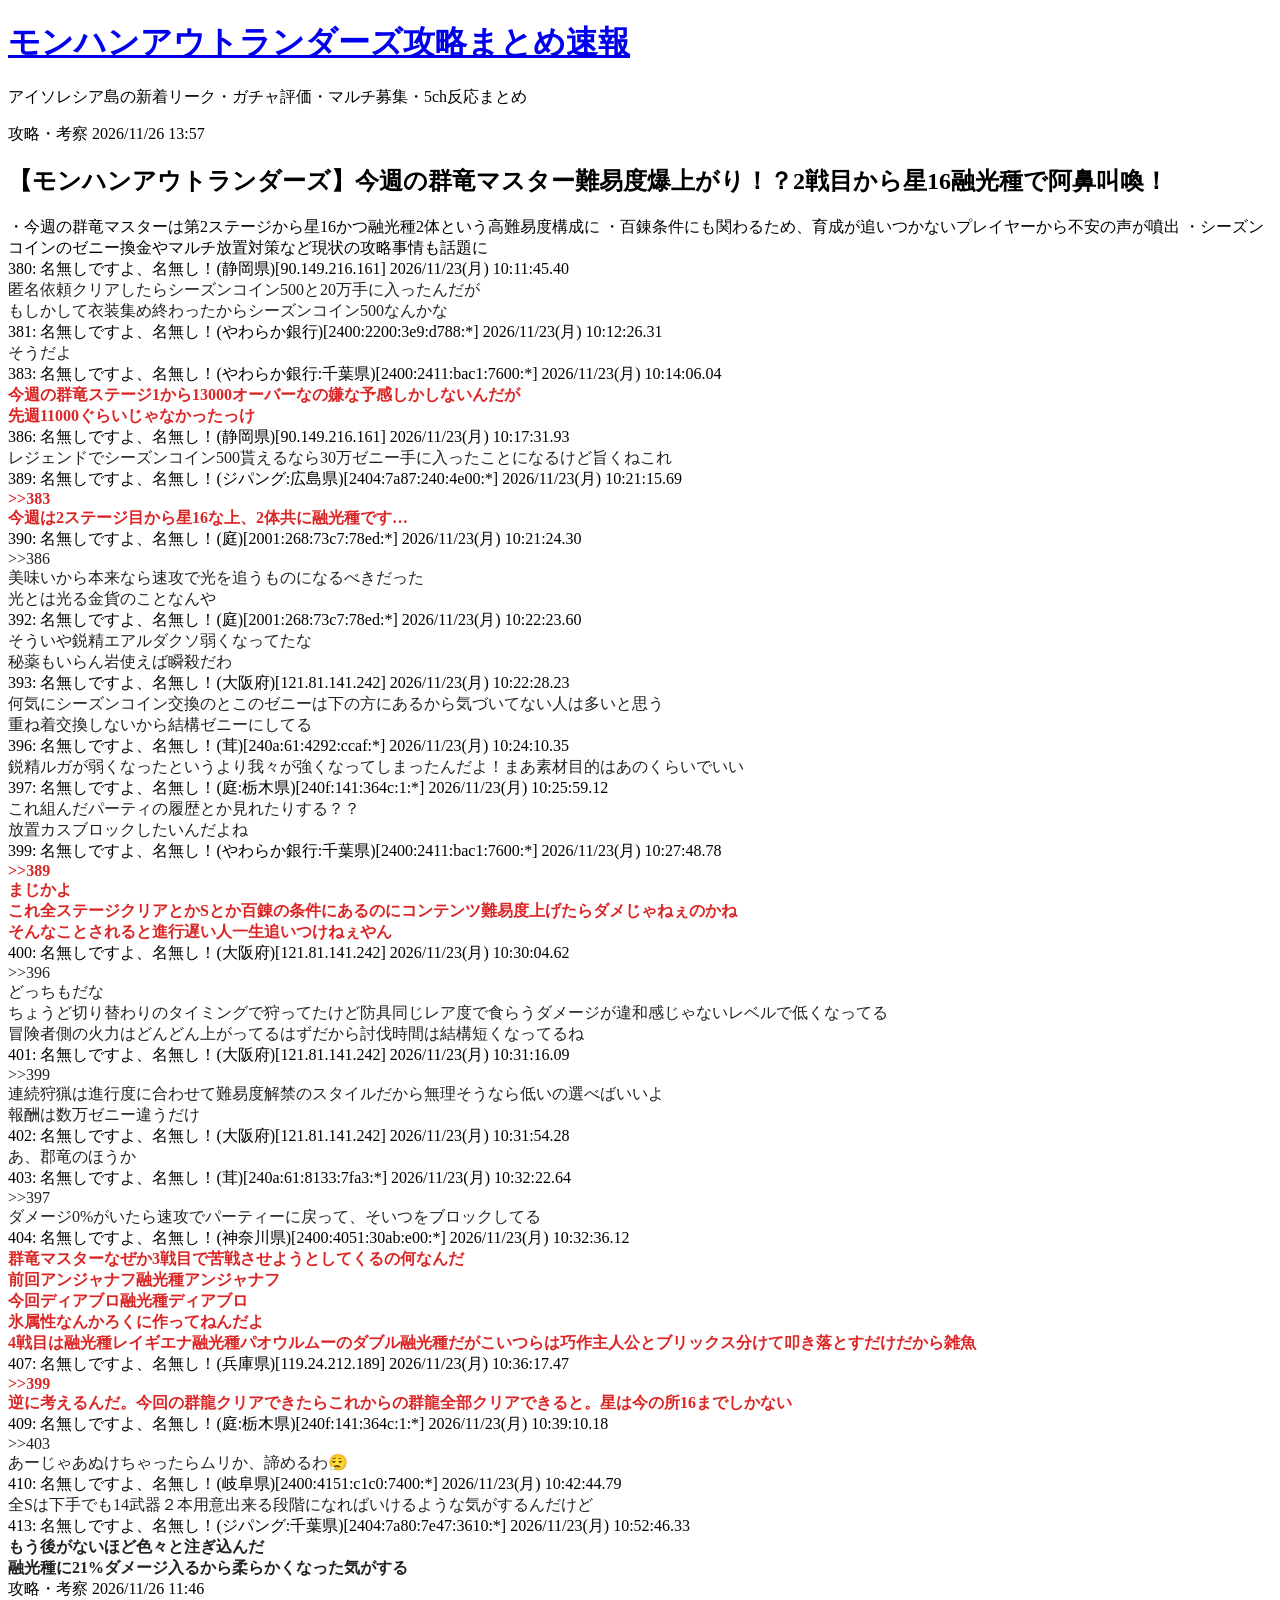
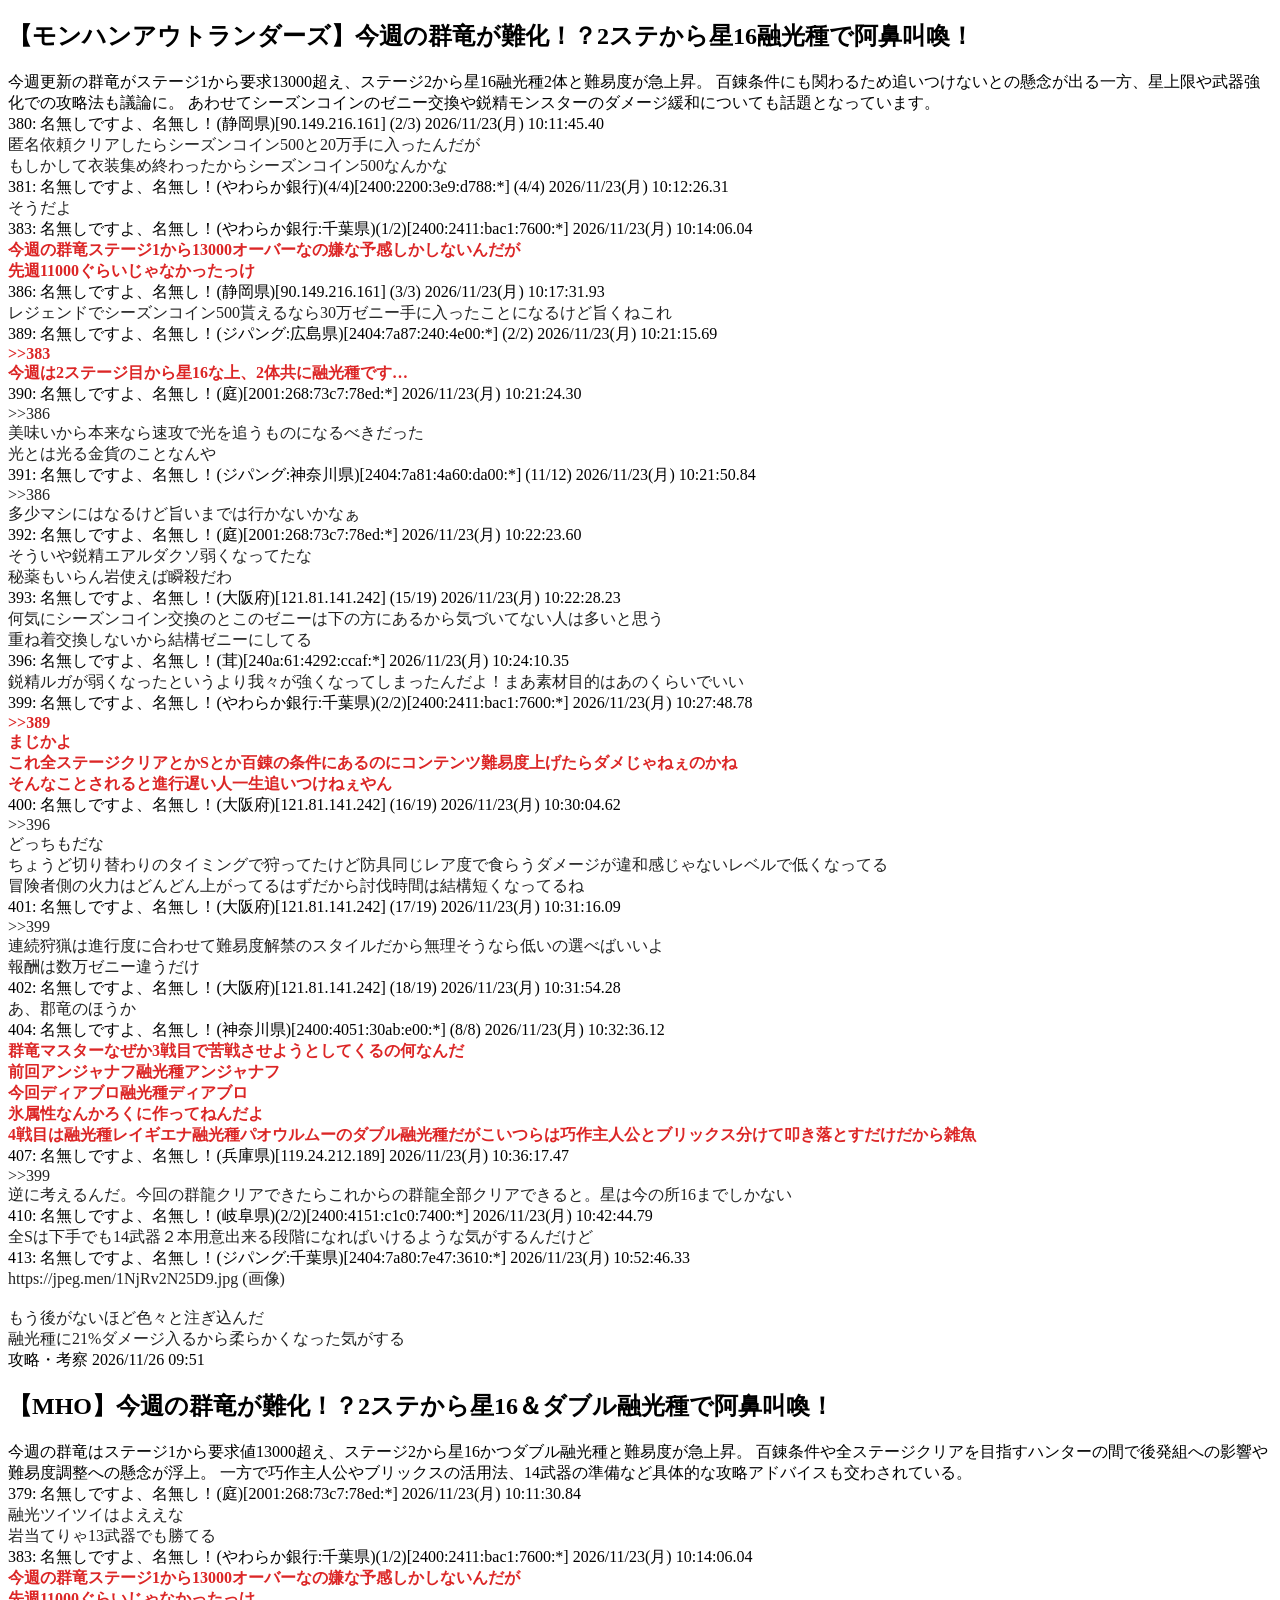
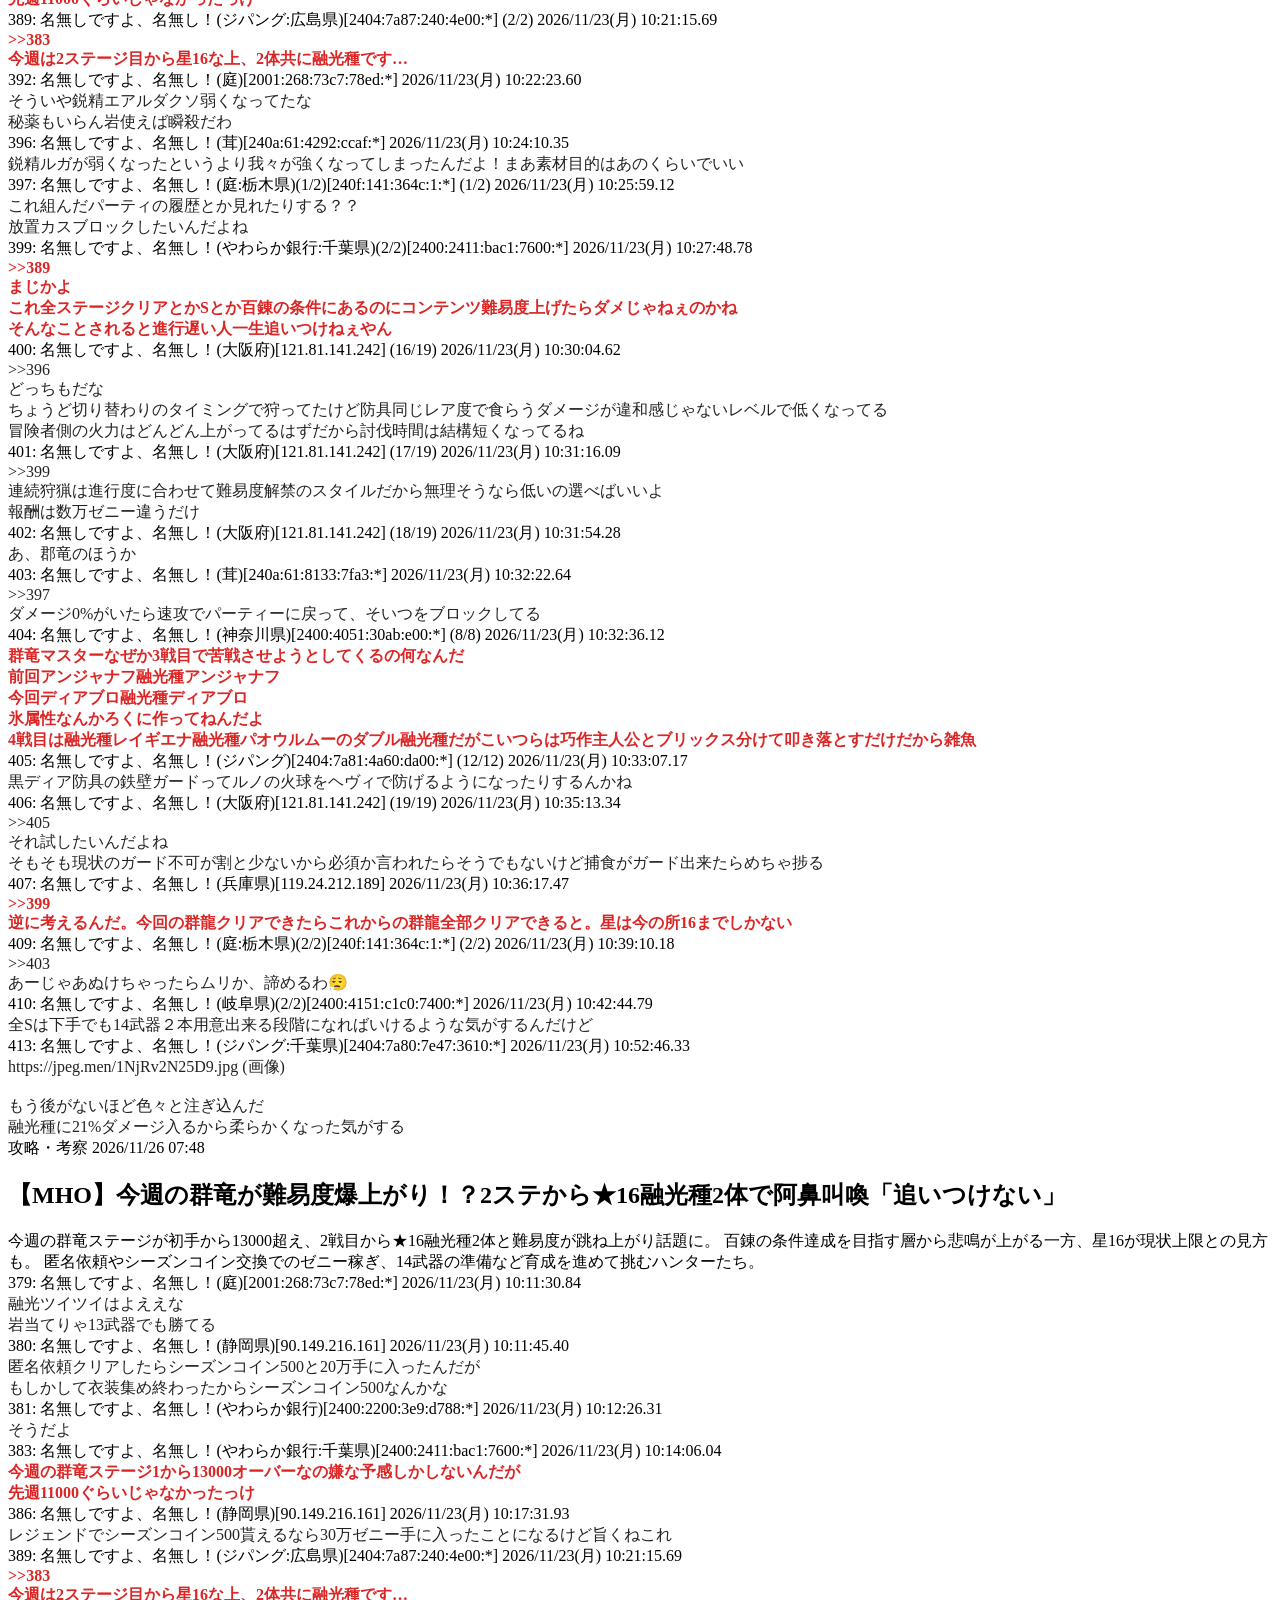
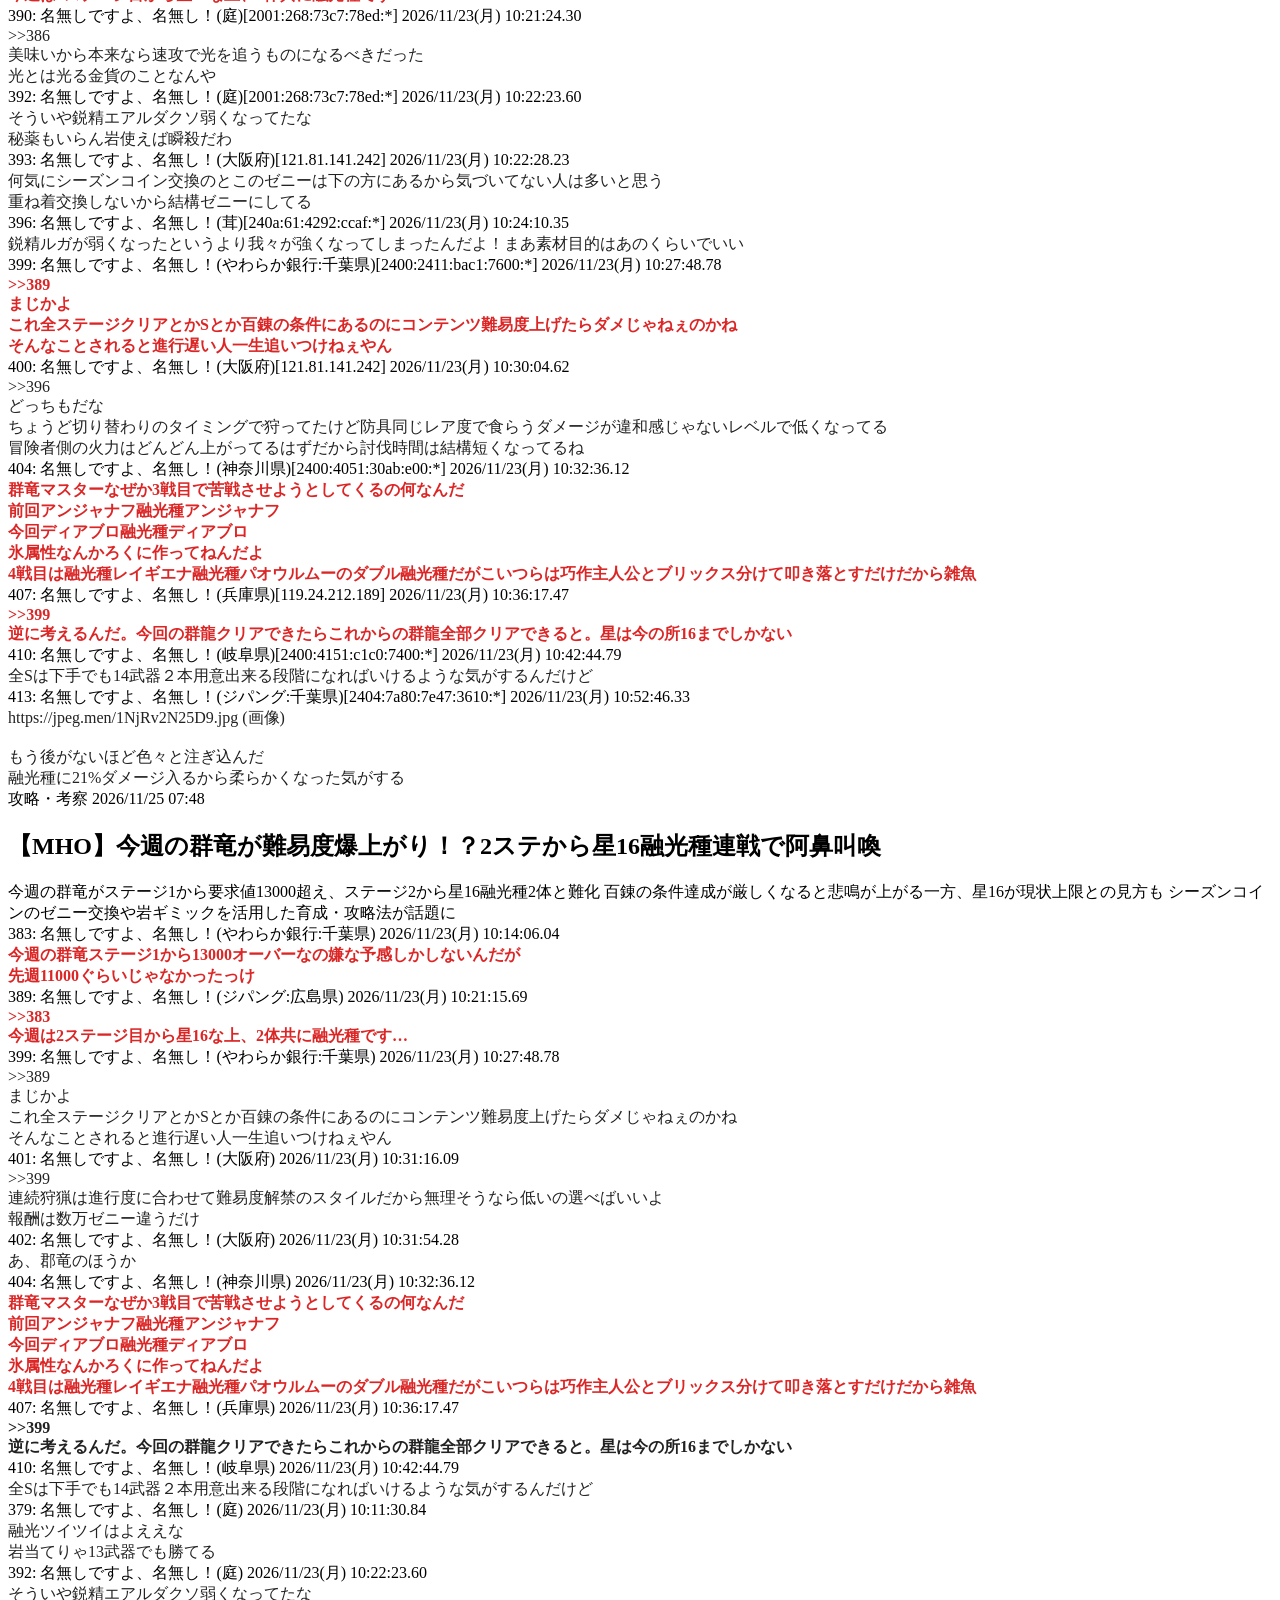
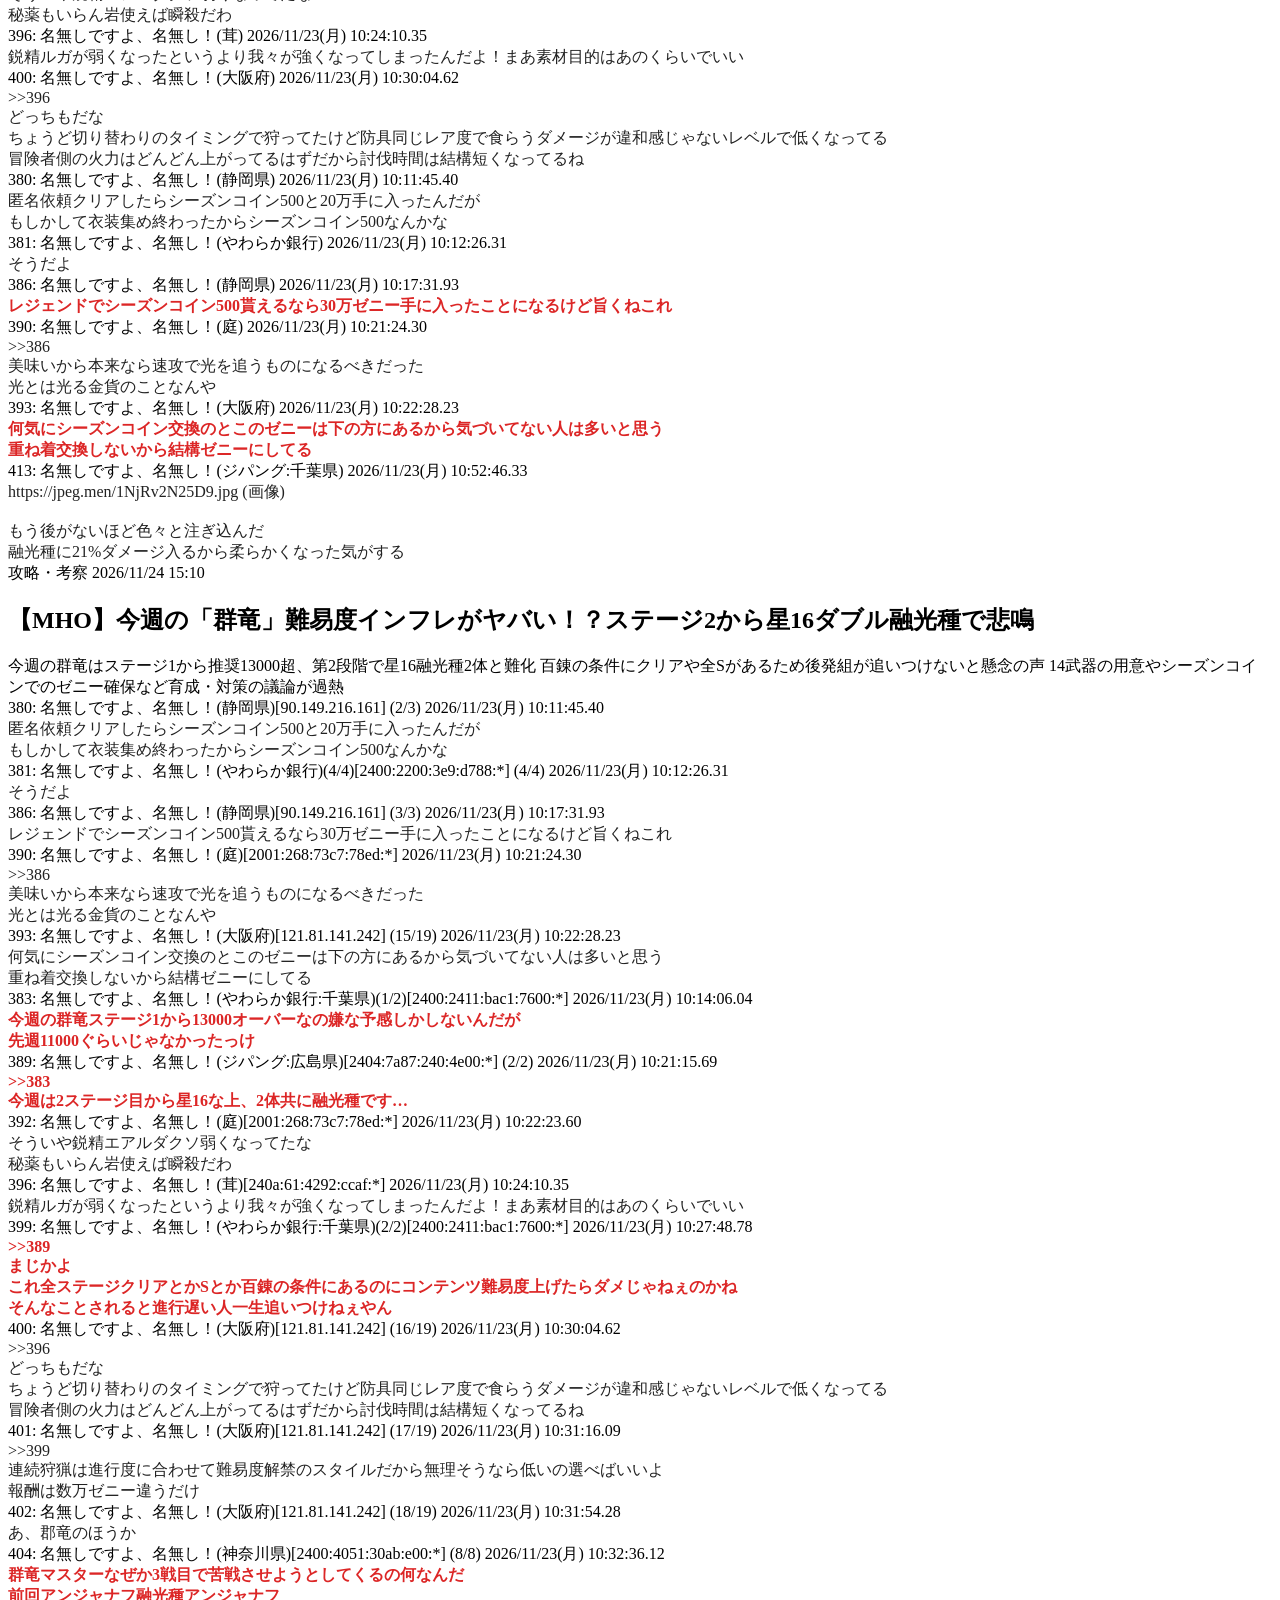
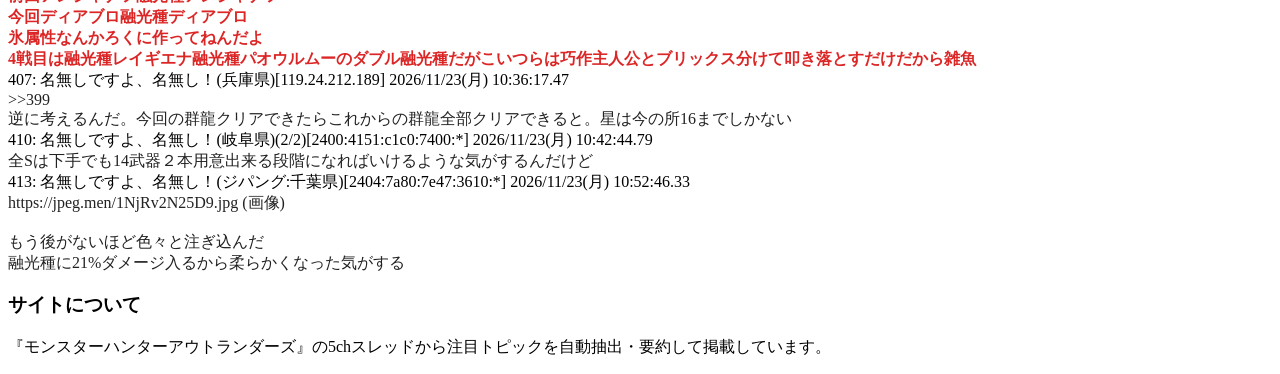
==== docs/index.html @ 17870a18 "Create index.html" ====
<!DOCTYPE html>
<html lang="ja">
<head>
  <meta charset="UTF-8">
  <meta name="viewport" content="width=device-width, initial-scale=1.0">
  <title>モンハンアウトランダーズ攻略まとめ速報｜5chまとめ</title>
  <link rel="stylesheet" href="style.css">
</head>
<body>
  <header class="site-header">
    <div class="container">
      <h1><a href="./">モンハンアウトランダーズ攻略まとめ速報</a></h1>
      <p>アイソレシア島の新着リーク・ガチャ評価・マルチ募集・5ch反応まとめ</p>
    </div>
  </header>

  <main class="container layout">
    <section id="articles" class="main-col">
      <p>記事を読み込み中...</p>
    </section>

    <aside class="side-col">
      <div class="widget">
        <h3>サイトについて</h3>
        <p>『モンスターハンターアウトランダーズ』の5chスレッドから注目トピックを自動抽出・要約して掲載しています。</p>
      </div>
    </aside>
  </main>

  <script>
    async function loadPosts() {
      const container = document.getElementById("articles");
      try {
        const res = await fetch("posts.json?t=" + Date.now());
        const posts = await res.json();
        if (!posts.length) {
          container.innerHTML = "<p>まだ記事がありません。</p>";
          return;
        }
        container.innerHTML = posts.map(post => `
          <article class="post-card" id="post-${post.id}">
            <div class="post-meta">
              <span class="cat">${post.category}</span>
              <time>${post.published_at}</time>
            </div>
            <h2 class="post-title">${post.title}</h2>
            <div class="post-summary">${post.summary}</div>
            <div class="thread-box">
              ${post.picked_comments.map(c => `
                <div class="res-item">
                  <div class="res-head">${c.number}: ${c.header}</div>
                  <div class="res-body" style="color:${c.color || '#222'};font-weight:${c.is_bold ? 'bold' : 'normal'}">
                    ${c.body.replace(/\n/g, "<br>")}
                  </div>
                </div>
              `).join("")}
            </div>
          </article>
        `).join("");
      } catch (e) {
        container.innerHTML = "<p>記事データの読み込みに失敗しました。</p>";
      }
    }
    loadPosts();
  </script>
</body>
</html>
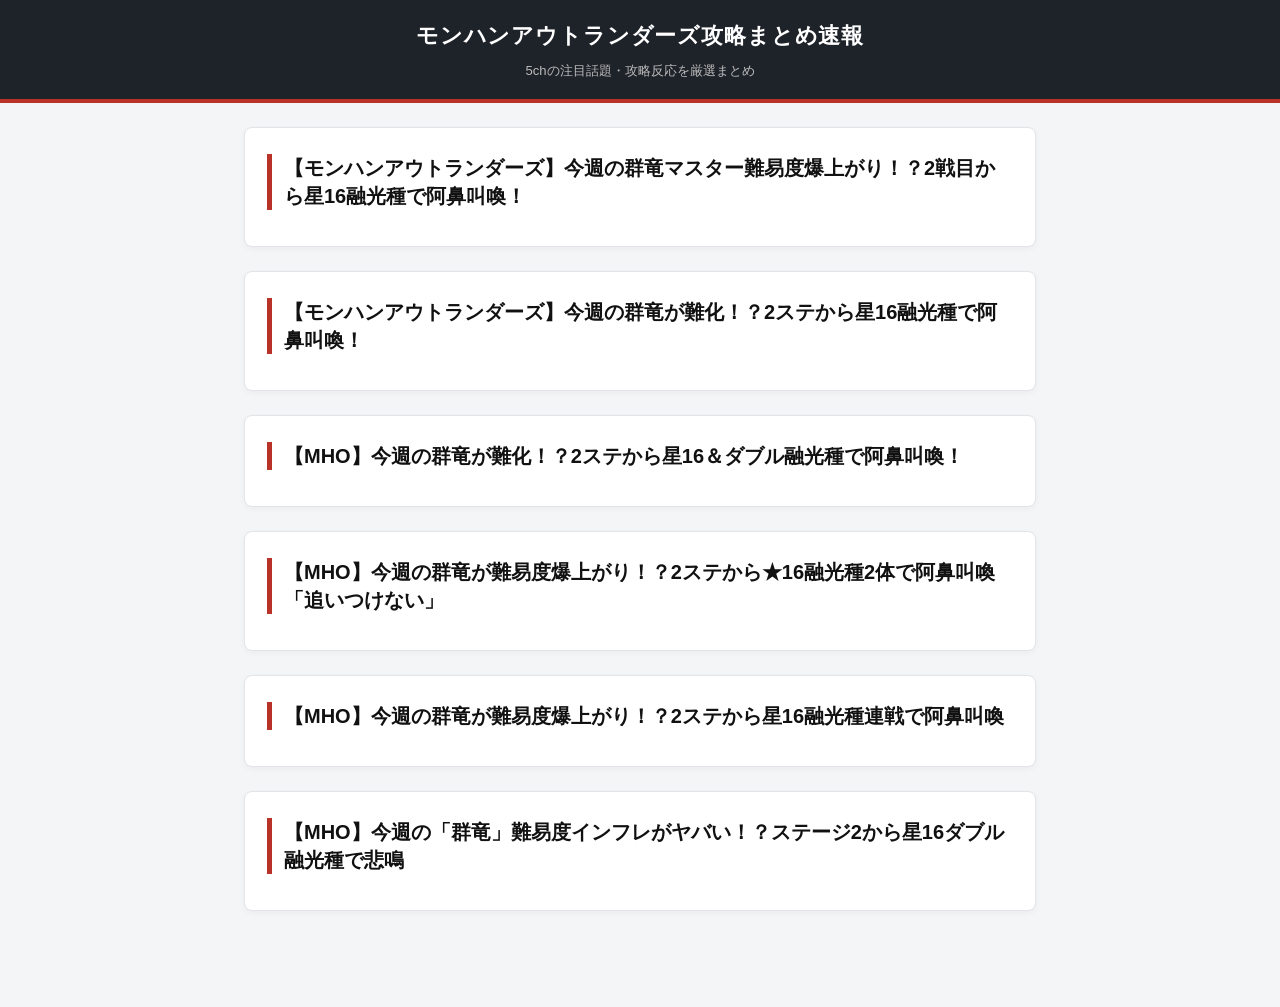
==== commit 24477aad: "Update index.html" ====
--- a/docs/index.html
+++ b/docs/index.html
@@ -1,67 +1,161 @@
 <!DOCTYPE html>
 <html lang="ja">
 <head>
-  <meta charset="UTF-8">
-  <meta name="viewport" content="width=device-width, initial-scale=1.0">
-  <title>モンハンアウトランダーズ攻略まとめ速報｜5chまとめ</title>
-  <link rel="stylesheet" href="style.css">
+  <meta charset="UTF-8" />
+  <meta name="viewport" content="width=device-width, initial-scale=1.0" />
+  <title>モンハンアウトランダーズ攻略まとめ速報</title>
+  <style>
+    :root {
+      --bg: #f4f5f7;
+      --card: #ffffff;
+      --accent: #b83227;
+      --text: #222222;
+      --sub: #666666;
+      --border: #e2e4e8;
+      --res-header: #2b5b3c;
+    }
+    * { box-sizing: border-box; }
+    body {
+      margin: 0;
+      font-family: -apple-system, BlinkMacSystemFont, "Hiragino Kaku Gothic ProN", "Yu Gothic", sans-serif;
+      background: var(--bg);
+      color: var(--text);
+      line-height: 1.65;
+    }
+    header {
+      background: #1e2229;
+      color: #fff;
+      padding: 18px 16px;
+      border-bottom: 4px solid var(--accent);
+      text-align: center;
+    }
+    header h1 {
+      margin: 0;
+      font-size: 1.35rem;
+      letter-spacing: 0.04em;
+    }
+    header p {
+      margin: 6px 0 0;
+      font-size: 0.82rem;
+      color: #bbb;
+    }
+    main {
+      max-width: 820px;
+      margin: 24px auto;
+      padding: 0 14px 48px;
+    }
+    article.post {
+      background: var(--card);
+      border: 1px solid var(--border);
+      border-radius: 8px;
+      padding: 20px 22px;
+      margin-bottom: 24px;
+      box-shadow: 0 2px 6px rgba(0,0,0,0.04);
+    }
+    .post-meta {
+      font-size: 0.8rem;
+      color: var(--sub);
+      margin-bottom: 6px;
+    }
+    .post-title {
+      margin: 0 0 16px;
+      font-size: 1.25rem;
+      line-height: 1.4;
+      color: #111;
+      border-left: 5px solid var(--accent);
+      padding-left: 12px;
+    }
+    .comments {
+      display: flex;
+      flex-direction: column;
+      gap: 14px;
+    }
+    .res-item {
+      padding-bottom: 12px;
+      border-bottom: 1px dashed var(--border);
+    }
+    .res-item:last-child {
+      border-bottom: none;
+      padding-bottom: 0;
+    }
+    .res-header {
+      font-size: 0.85rem;
+      font-weight: 700;
+      color: var(--res-header);
+      margin-bottom: 4px;
+    }
+    .res-body {
+      font-size: 0.96rem;
+      white-space: pre-wrap;
+      word-break: break-word;
+      padding-left: 8px;
+    }
+    .empty {
+      text-align: center;
+      color: var(--sub);
+      padding: 40px 0;
+    }
+  </style>
 </head>
 <body>
-  <header class="site-header">
-    <div class="container">
-      <h1><a href="./">モンハンアウトランダーズ攻略まとめ速報</a></h1>
-      <p>アイソレシア島の新着リーク・ガチャ評価・マルチ募集・5ch反応まとめ</p>
-    </div>
+  <header>
+    <h1>モンハンアウトランダーズ攻略まとめ速報</h1>
+    <p>5chの注目話題・攻略反応を厳選まとめ</p>
   </header>
 
-  <main class="container layout">
-    <section id="articles" class="main-col">
-      <p>記事を読み込み中...</p>
-    </section>
-
-    <aside class="side-col">
-      <div class="widget">
-        <h3>サイトについて</h3>
-        <p>『モンスターハンターアウトランダーズ』の5chスレッドから注目トピックを自動抽出・要約して掲載しています。</p>
-      </div>
-    </aside>
+  <main id="app">
+    <div class="empty">記事を読み込み中...</div>
   </main>
 
   <script>
-    async function loadPosts() {
-      const container = document.getElementById("articles");
+    function escapeHtml(str) {
+      return String(str)
+        .replace(/&/g, "&amp;")
+        .replace(/</g, "&lt;")
+        .replace(/>/g, "&gt;")
+        .replace(/"/g, "&quot;")
+        .replace(/'/g, "&#039;");
+    }
+
+    async function renderPosts() {
+      const app = document.getElementById("app");
       try {
-        const res = await fetch("posts.json?t=" + Date.now());
+        const res = await fetch("./posts.json?t=" + Date.now());
+        if (!res.ok) throw new Error("Failed to load posts.json");
         const posts = await res.json();
-        if (!posts.length) {
-          container.innerHTML = "<p>まだ記事がありません。</p>";
+
+        if (!Array.isArray(posts) || posts.length === 0) {
+          app.innerHTML = '<div class="empty">まだ記事がありません。</div>';
           return;
         }
-        container.innerHTML = posts.map(post => `
-          <article class="post-card" id="post-${post.id}">
-            <div class="post-meta">
-              <span class="cat">${post.category}</span>
-              <time>${post.published_at}</time>
-            </div>
-            <h2 class="post-title">${post.title}</h2>
-            <div class="post-summary">${post.summary}</div>
-            <div class="thread-box">
-              ${post.picked_comments.map(c => `
-                <div class="res-item">
-                  <div class="res-head">${c.number}: ${c.header}</div>
-                  <div class="res-body" style="color:${c.color || '#222'};font-weight:${c.is_bold ? 'bold' : 'normal'}">
-                    ${c.body.replace(/\n/g, "<br>")}
-                  </div>
-                </div>
-              `).join("")}
-            </div>
-          </article>
-        `).join("");
+
+        app.innerHTML = posts.map(post => {
+          const commentsHtml = (post.comments || []).map(c => {
+            if (typeof c === "string") {
+              return `<div class="res-item"><div class="res-body">${escapeHtml(c)}</div></div>`;
+            }
+            return `
+              <div class="res-item">
+                <div class="res-header">${escapeHtml(c.header || "")}</div>
+                <div class="res-body">${escapeHtml(c.body || "")}</div>
+              </div>
+            `;
+          }).join("");
+
+          return `
+            <article class="post">
+              <div class="post-meta">${escapeHtml(post.date || "")}</div>
+              <h2 class="post-title">${escapeHtml(post.title || "無題")}</h2>
+              <div class="comments">${commentsHtml}</div>
+            </article>
+          `;
+        }).join("");
       } catch (e) {
-        container.innerHTML = "<p>記事データの読み込みに失敗しました。</p>";
+        app.innerHTML = '<div class="empty">記事の読み込みに失敗しました。</div>';
       }
     }
-    loadPosts();
+
+    renderPosts();
   </script>
 </body>
 </html>
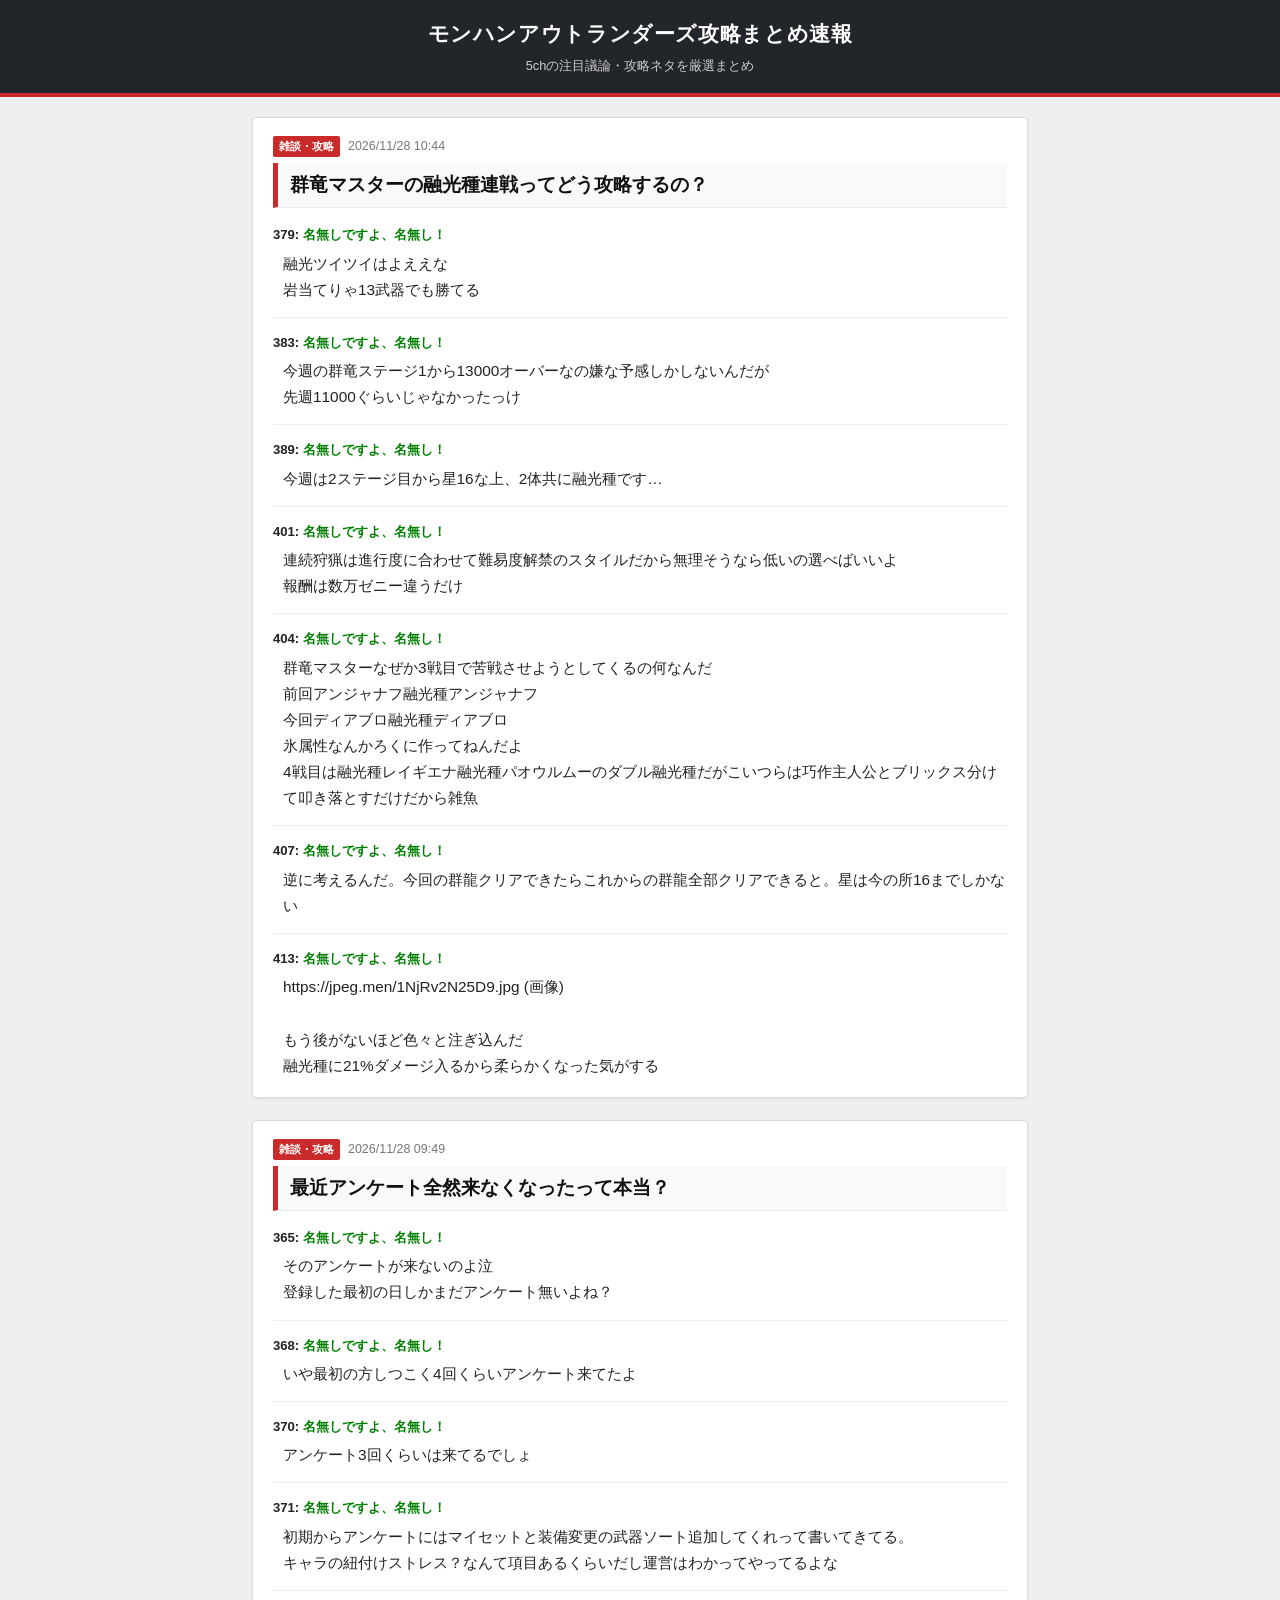
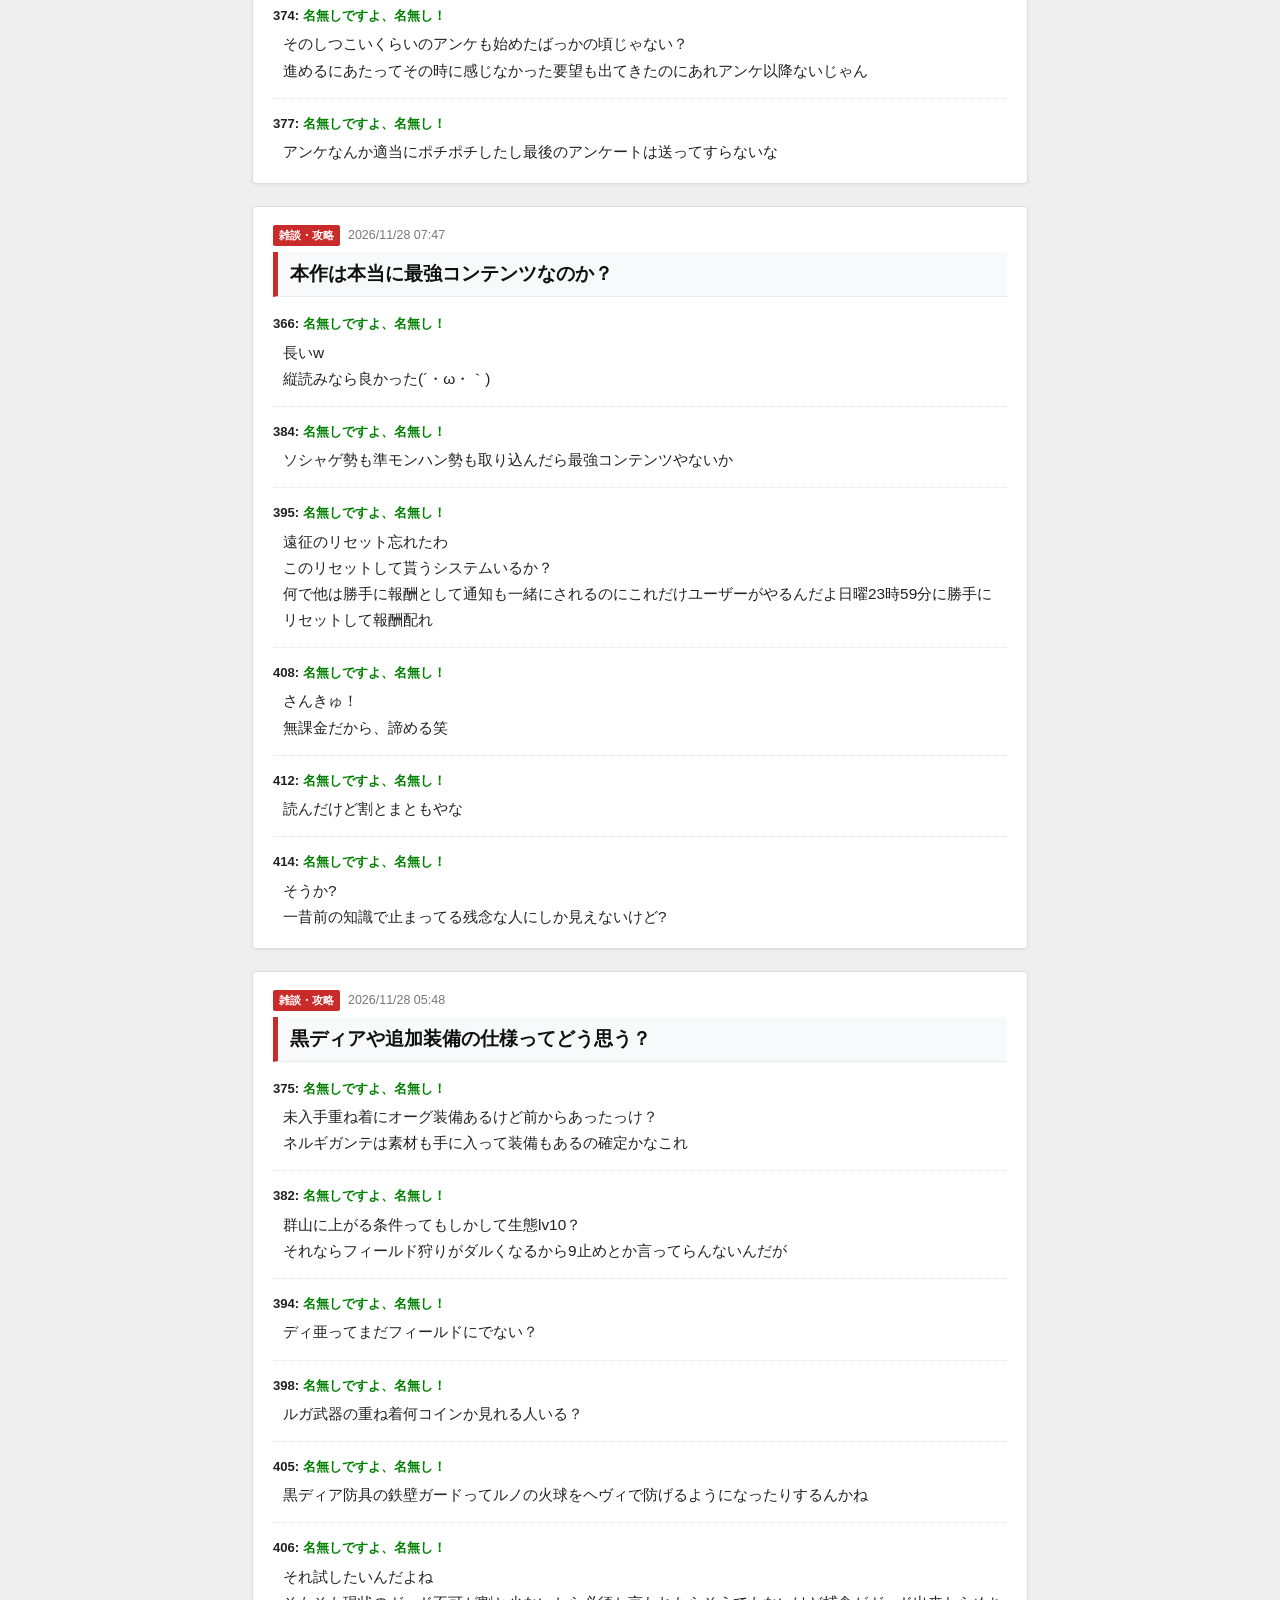
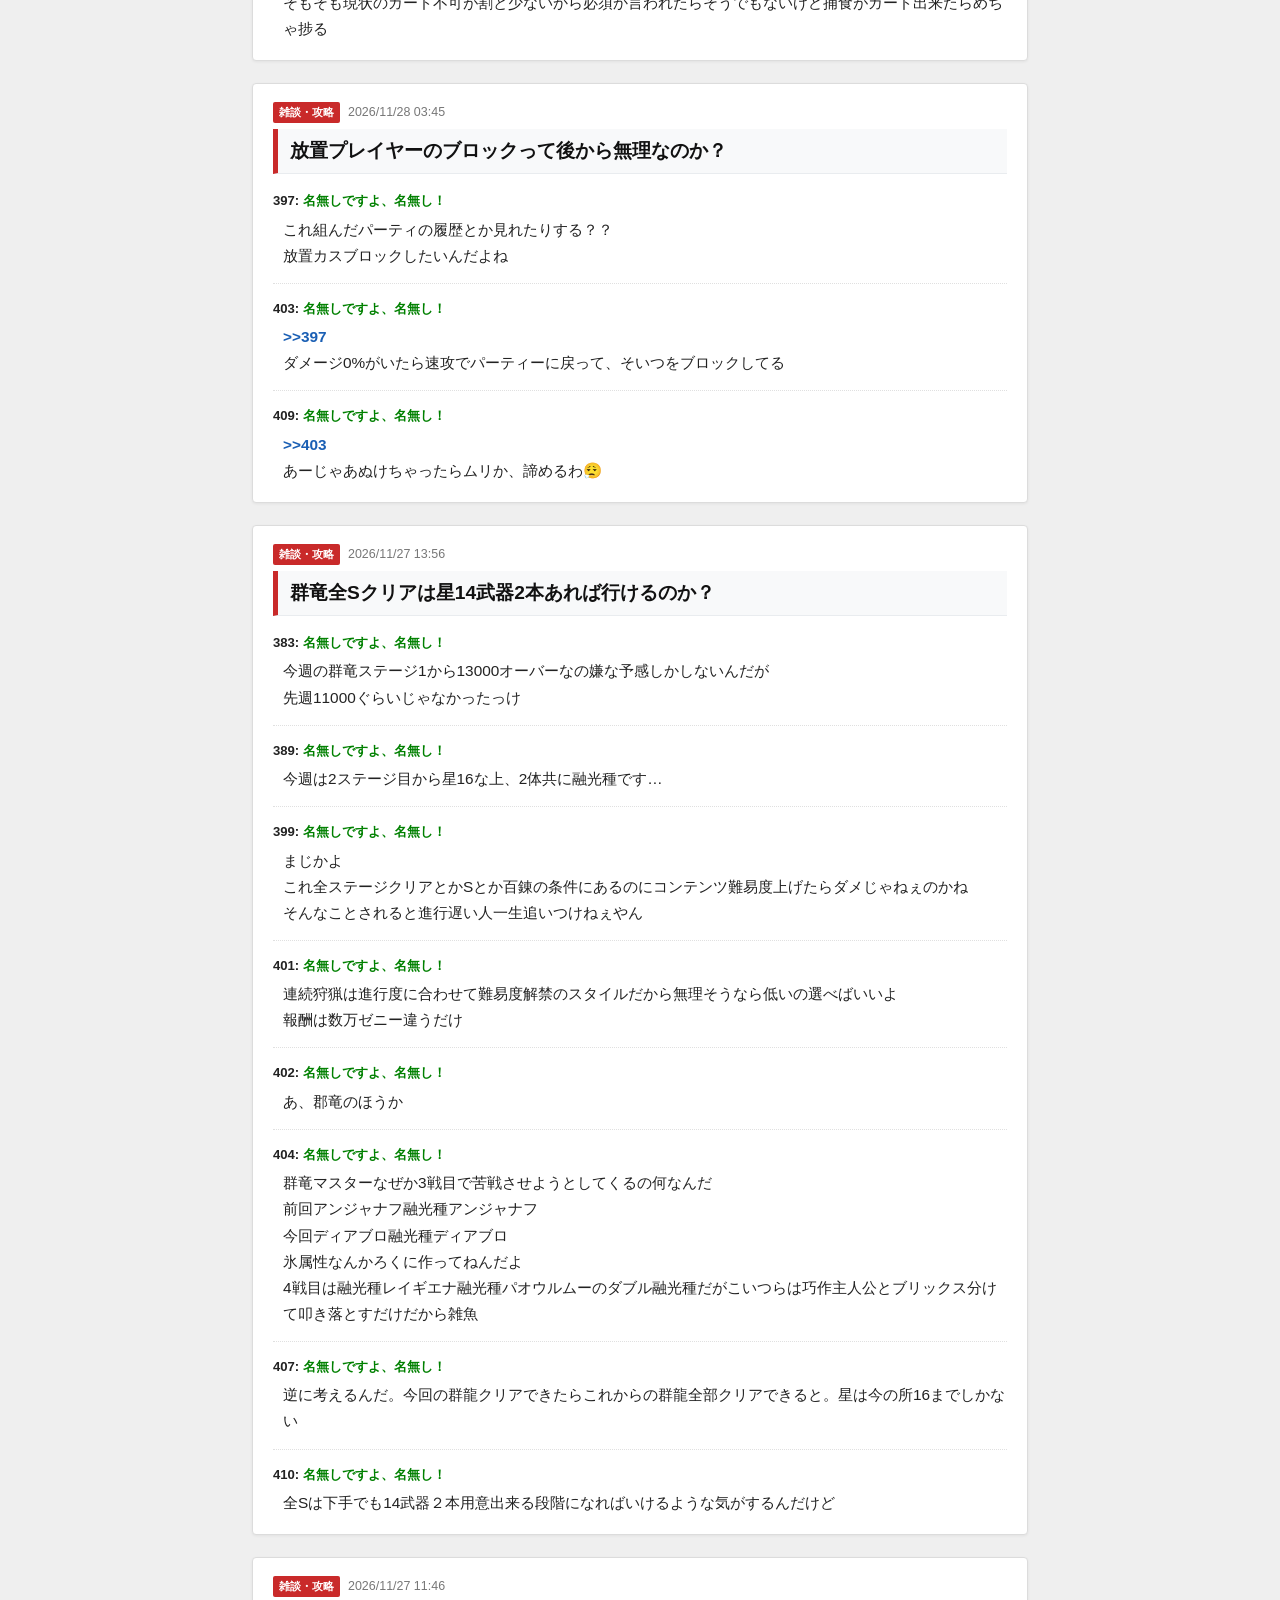
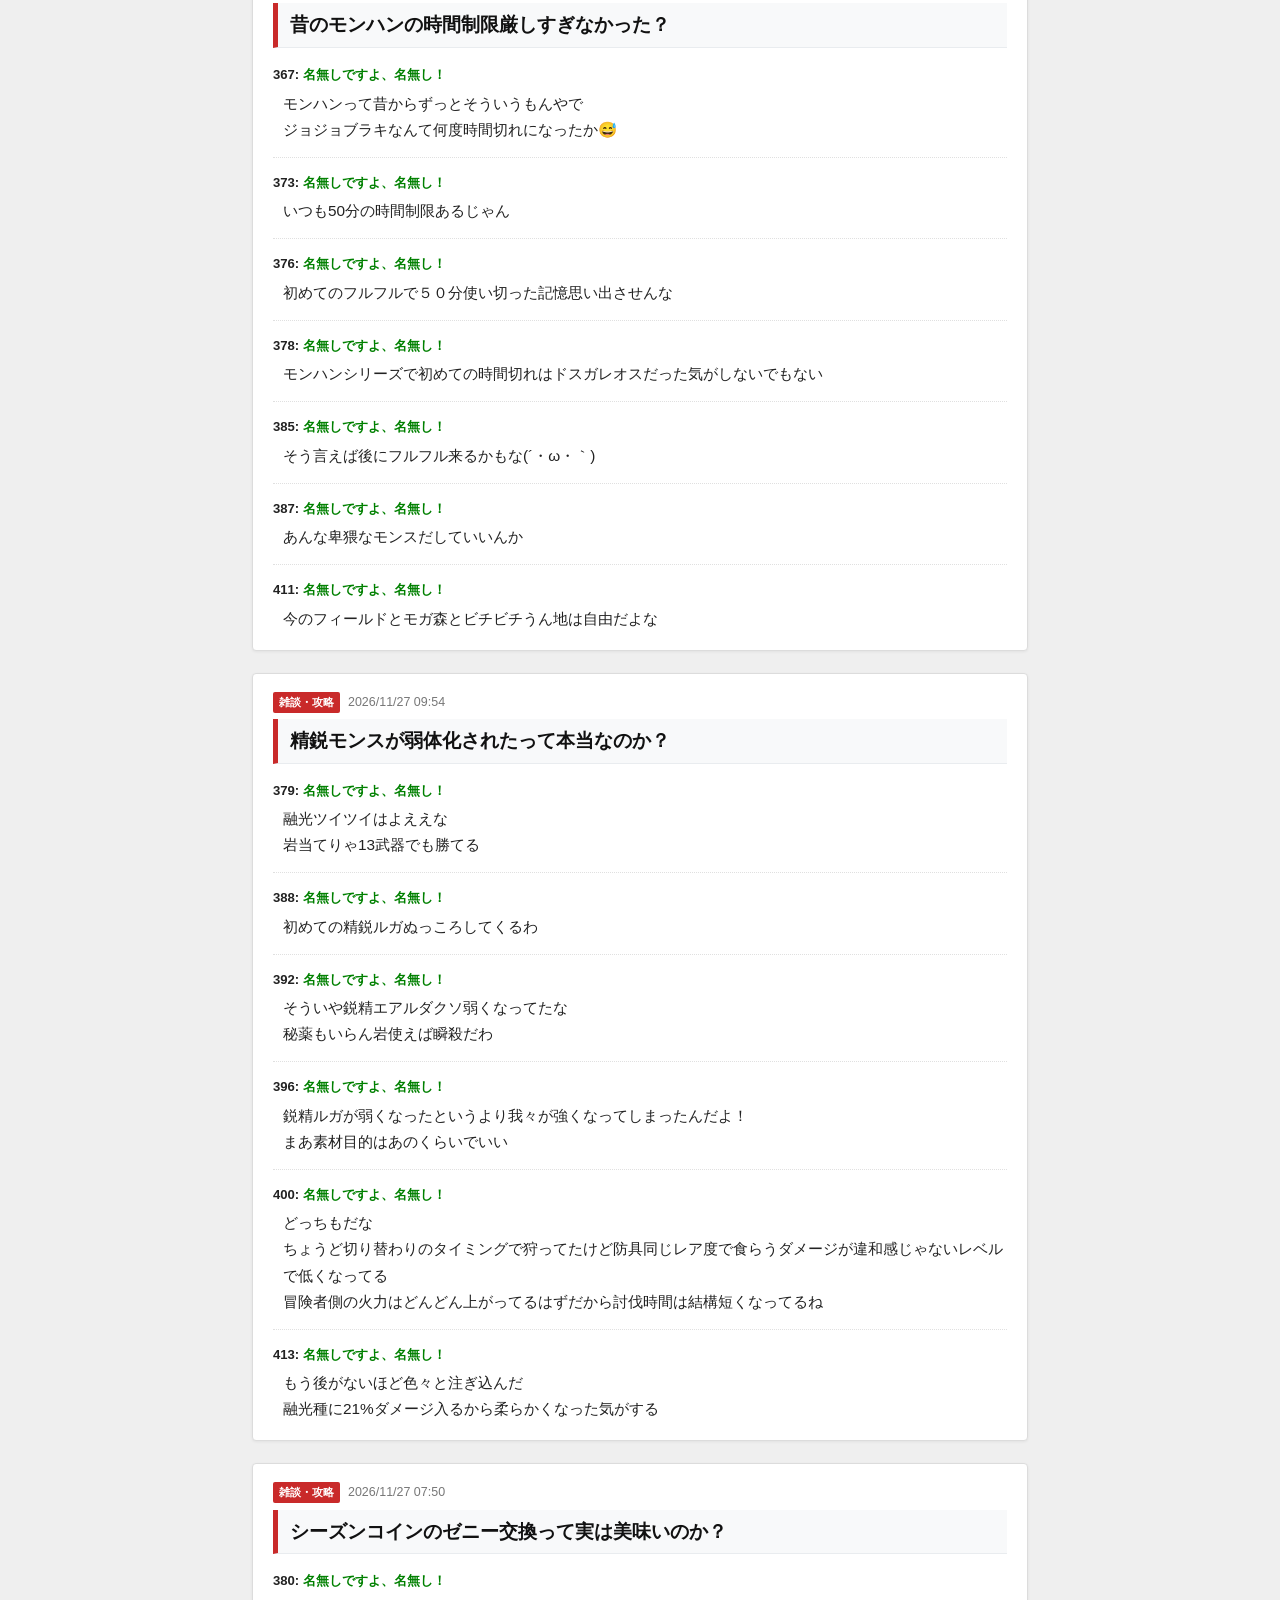
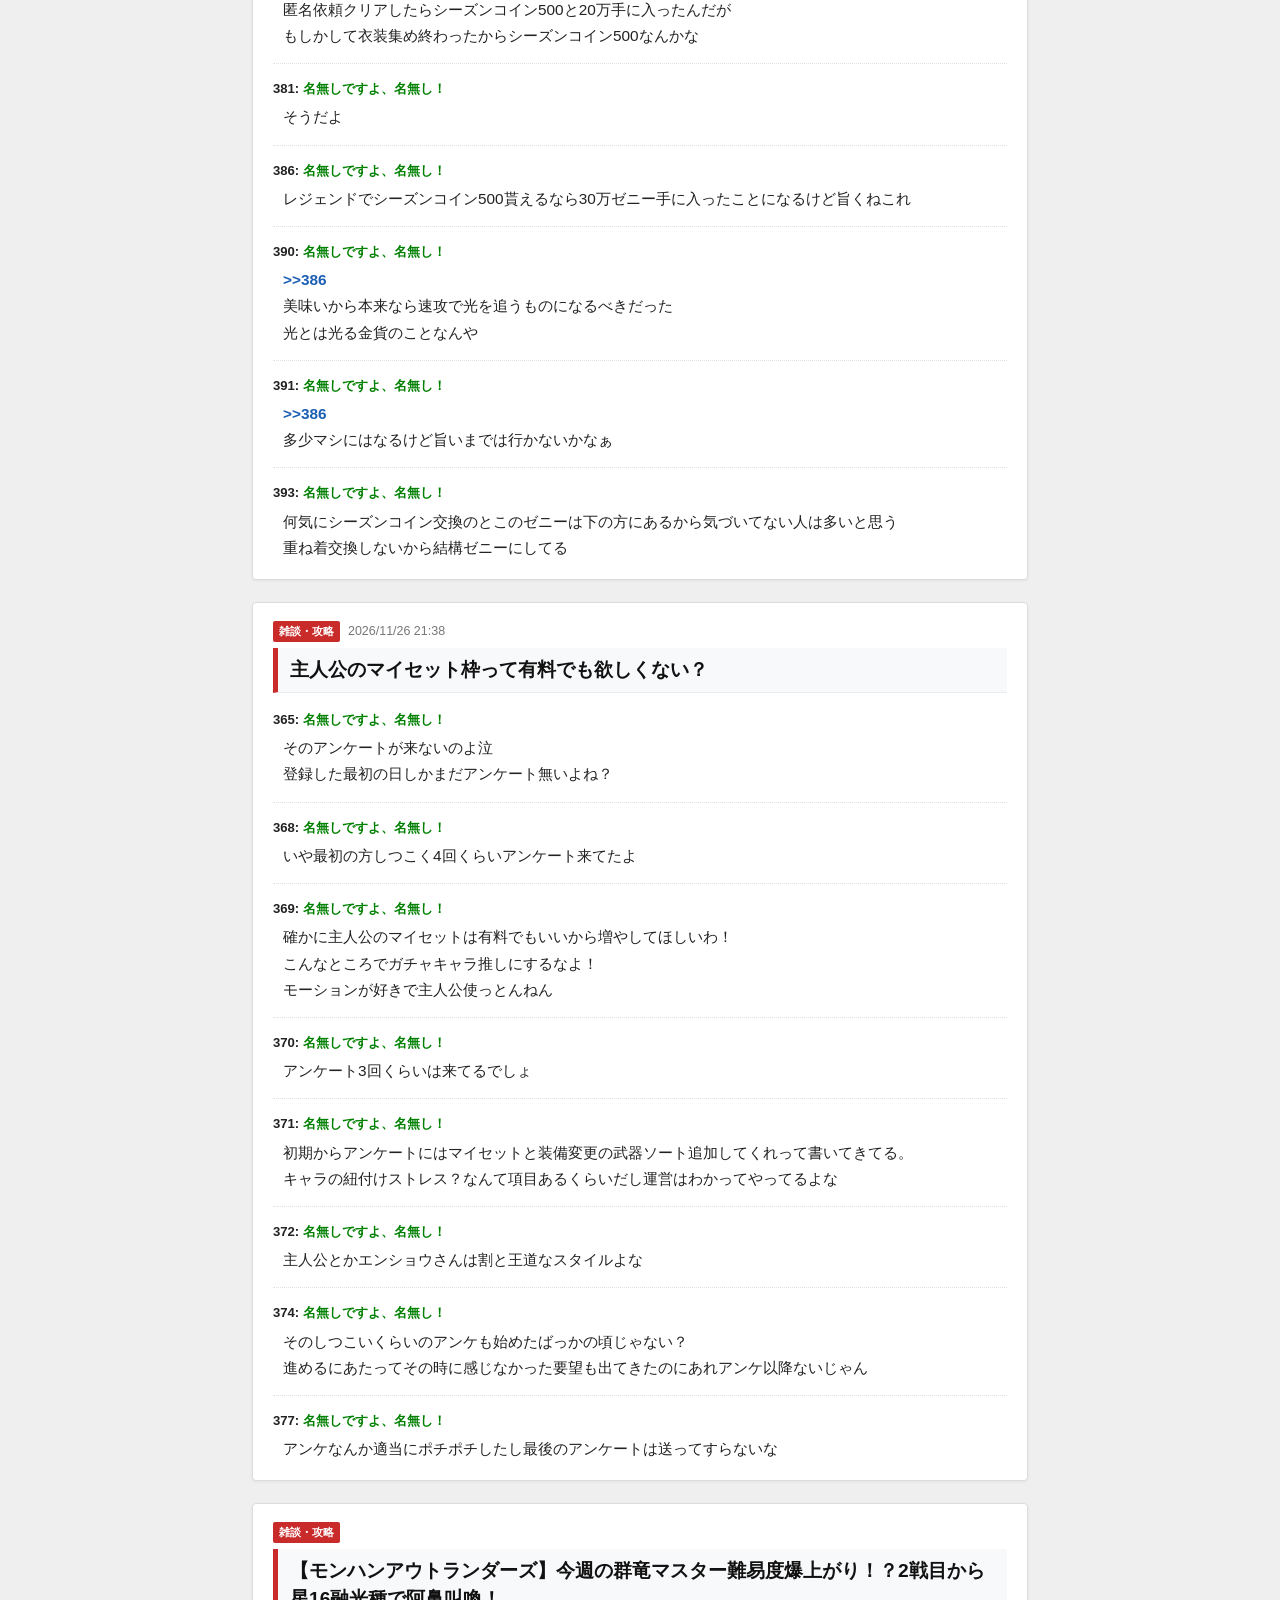
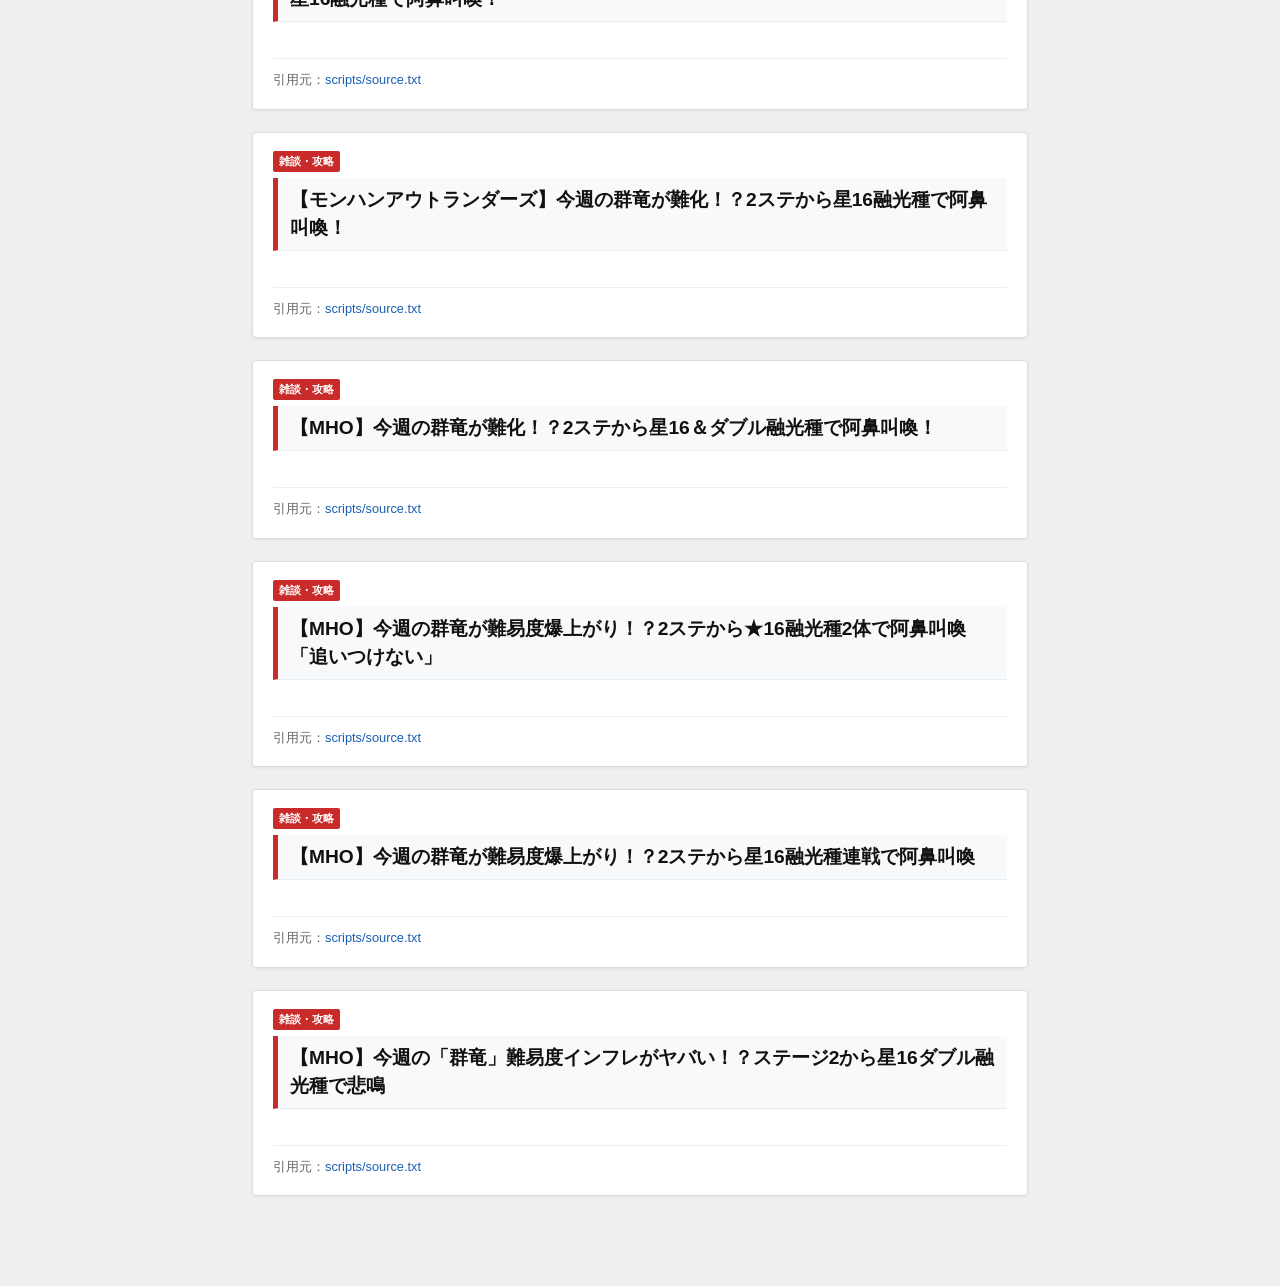
==== commit b9bd5b56: "Update index.html" ====
--- a/docs/index.html
+++ b/docs/index.html
@@ -6,89 +6,153 @@
   <title>モンハンアウトランダーズ攻略まとめ速報</title>
   <style>
     :root {
-      --bg: #f4f5f7;
+      --bg: #efefef;
       --card: #ffffff;
-      --accent: #b83227;
+      --accent: #c92a2a;
       --text: #222222;
-      --sub: #666666;
-      --border: #e2e4e8;
-      --res-header: #2b5b3c;
+      --sub: #777777;
+      --border: #dcdcdc;
+      --name-green: #008000;
     }
     * { box-sizing: border-box; }
-    body {
+    html, body {
       margin: 0;
-      font-family: -apple-system, BlinkMacSystemFont, "Hiragino Kaku Gothic ProN", "Yu Gothic", sans-serif;
+      padding: 0;
+      overflow-x: hidden;
+      font-family: "Hiragino Kaku Gothic ProN", "Meiryo", -apple-system, BlinkMacSystemFont, sans-serif;
       background: var(--bg);
       color: var(--text);
-      line-height: 1.65;
+      line-height: 1.7;
     }
     header {
-      background: #1e2229;
+      background: #22252a;
       color: #fff;
-      padding: 18px 16px;
+      padding: 16px;
       border-bottom: 4px solid var(--accent);
       text-align: center;
     }
     header h1 {
       margin: 0;
-      font-size: 1.35rem;
-      letter-spacing: 0.04em;
+      font-size: 1.3rem;
+      letter-spacing: 0.03em;
     }
     header p {
-      margin: 6px 0 0;
-      font-size: 0.82rem;
-      color: #bbb;
+      margin: 4px 0 0;
+      font-size: 0.8rem;
+      color: #cccccc;
     }
     main {
-      max-width: 820px;
-      margin: 24px auto;
-      padding: 0 14px 48px;
+      max-width: 800px;
+      margin: 20px auto;
+      padding: 0 12px 48px;
     }
     article.post {
       background: var(--card);
       border: 1px solid var(--border);
-      border-radius: 8px;
-      padding: 20px 22px;
-      margin-bottom: 24px;
-      box-shadow: 0 2px 6px rgba(0,0,0,0.04);
+      border-radius: 4px;
+      padding: 18px 20px;
+      margin-bottom: 22px;
+      box-shadow: 0 1px 3px rgba(0,0,0,0.06);
     }
     .post-meta {
-      font-size: 0.8rem;
+      font-size: 0.78rem;
       color: var(--sub);
       margin-bottom: 6px;
+      display: flex;
+      align-items: center;
+      gap: 8px;
+    }
+    .cat-badge {
+      background: var(--accent);
+      color: #fff;
+      font-size: 0.7rem;
+      font-weight: 700;
+      padding: 1px 6px;
+      border-radius: 2px;
     }
     .post-title {
-      margin: 0 0 16px;
-      font-size: 1.25rem;
-      line-height: 1.4;
+      margin: 0 0 18px;
+      padding: 8px 12px;
+      font-size: 1.2rem;
+      font-weight: 700;
+      line-height: 1.45;
       color: #111;
+      background: #f8f9fa;
       border-left: 5px solid var(--accent);
-      padding-left: 12px;
+      border-bottom: 1px solid #e9ecef;
     }
     .comments {
       display: flex;
       flex-direction: column;
-      gap: 14px;
+      gap: 16px;
     }
     .res-item {
-      padding-bottom: 12px;
-      border-bottom: 1px dashed var(--border);
+      padding-bottom: 14px;
+      border-bottom: 1px dotted #e0e0e0;
     }
     .res-item:last-child {
       border-bottom: none;
       padding-bottom: 0;
     }
     .res-header {
-      font-size: 0.85rem;
-      font-weight: 700;
-      color: var(--res-header);
-      margin-bottom: 4px;
+      font-size: 0.82rem;
+      color: #555;
+      margin-bottom: 6px;
+      line-height: 1.4;
+    }
+    .res-num {
+      font-weight: 700;
+      color: #222;
+    }
+    .res-name {
+      font-weight: 700;
+      color: var(--name-green);
+    }
+    .res-date {
+      color: #888;
+      margin-left: 4px;
     }
     .res-body {
       font-size: 0.96rem;
       white-space: pre-wrap;
       word-break: break-word;
-      padding-left: 8px;
+      padding-left: 10px;
+    }
+    .anchor {
+      color: #1a5fb4;
+      font-weight: 700;
+    }
+    .hl-red {
+      font-size: 1.12rem;
+      font-weight: 700;
+      color: #e60012;
+      line-height: 1.6;
+    }
+    .hl-blue {
+      font-size: 1.06rem;
+      font-weight: 700;
+      color: #0066cc;
+      line-height: 1.6;
+    }
+    .hl-bold {
+      font-size: 1.02rem;
+      font-weight: 700;
+      color: #111111;
+    }
+    .source-box {
+      margin-top: 18px;
+      padding-top: 10px;
+      border-top: 1px solid #eeeeee;
+      font-size: 0.8rem;
+      color: #666;
+      word-break: break-all;
+    }
+    .source-box a {
+      color: #1a5fb4;
+      text-decoration: none;
+    }
+    .source-box a:hover {
+      text-decoration: underline;
     }
     .empty {
       text-align: center;
@@ -100,7 +164,7 @@
 <body>
   <header>
     <h1>モンハンアウトランダーズ攻略まとめ速報</h1>
-    <p>5chの注目話題・攻略反応を厳選まとめ</p>
+    <p>5chの注目議論・攻略ネタを厳選まとめ</p>
   </header>
 
   <main id="app">
@@ -117,6 +181,11 @@
         .replace(/'/g, "&#039;");
     }
 
+    function formatBody(str) {
+      const escaped = escapeHtml(str);
+      return escaped.replace(/&gt;&gt;(\d+)/g, '<span class="anchor">&gt;&gt;$1</span>');
+    }
+
     async function renderPosts() {
       const app = document.getElementById("app");
       try {
@@ -132,21 +201,46 @@
         app.innerHTML = posts.map(post => {
           const commentsHtml = (post.comments || []).map(c => {
             if (typeof c === "string") {
-              return `<div class="res-item"><div class="res-body">${escapeHtml(c)}</div></div>`;
+              return `<div class="res-item"><div class="res-body">${formatBody(c)}</div></div>`;
             }
+
+            let hlClass = "";
+            if (c.highlight === "red") hlClass = " hl-red";
+            else if (c.highlight === "blue") hlClass = " hl-blue";
+            else if (c.highlight === "bold") hlClass = " hl-bold";
+
+            let headerHtml = "";
+            if (c.num || c.name) {
+              headerHtml = `
+                <span class="res-num">${escapeHtml(c.num || "")}:</span>
+                <span class="res-name">${escapeHtml(c.name || "名無しですよ、名無し！")}</span>
+                ${c.date ? `<span class="res-date">${escapeHtml(c.date)}</span>` : ""}
+              `;
+            } else {
+              headerHtml = escapeHtml(c.header || "");
+            }
+
             return `
               <div class="res-item">
-                <div class="res-header">${escapeHtml(c.header || "")}</div>
-                <div class="res-body">${escapeHtml(c.body || "")}</div>
+                <div class="res-header">${headerHtml}</div>
+                <div class="res-body${hlClass}">${formatBody(c.body || "")}</div>
               </div>
             `;
           }).join("");
 
+          const sourceHtml = post.source_url
+            ? `<div class="source-box">引用元：<a href="${escapeHtml(post.source_url)}" target="_blank" rel="noopener noreferrer">${escapeHtml(post.source_url)}</a></div>`
+            : "";
+
           return `
             <article class="post">
-              <div class="post-meta">${escapeHtml(post.date || "")}</div>
+              <div class="post-meta">
+                <span class="cat-badge">雑談・攻略</span>
+                <span>${escapeHtml(post.date || "")}</span>
+              </div>
               <h2 class="post-title">${escapeHtml(post.title || "無題")}</h2>
               <div class="comments">${commentsHtml}</div>
+              ${sourceHtml}
             </article>
           `;
         }).join("");
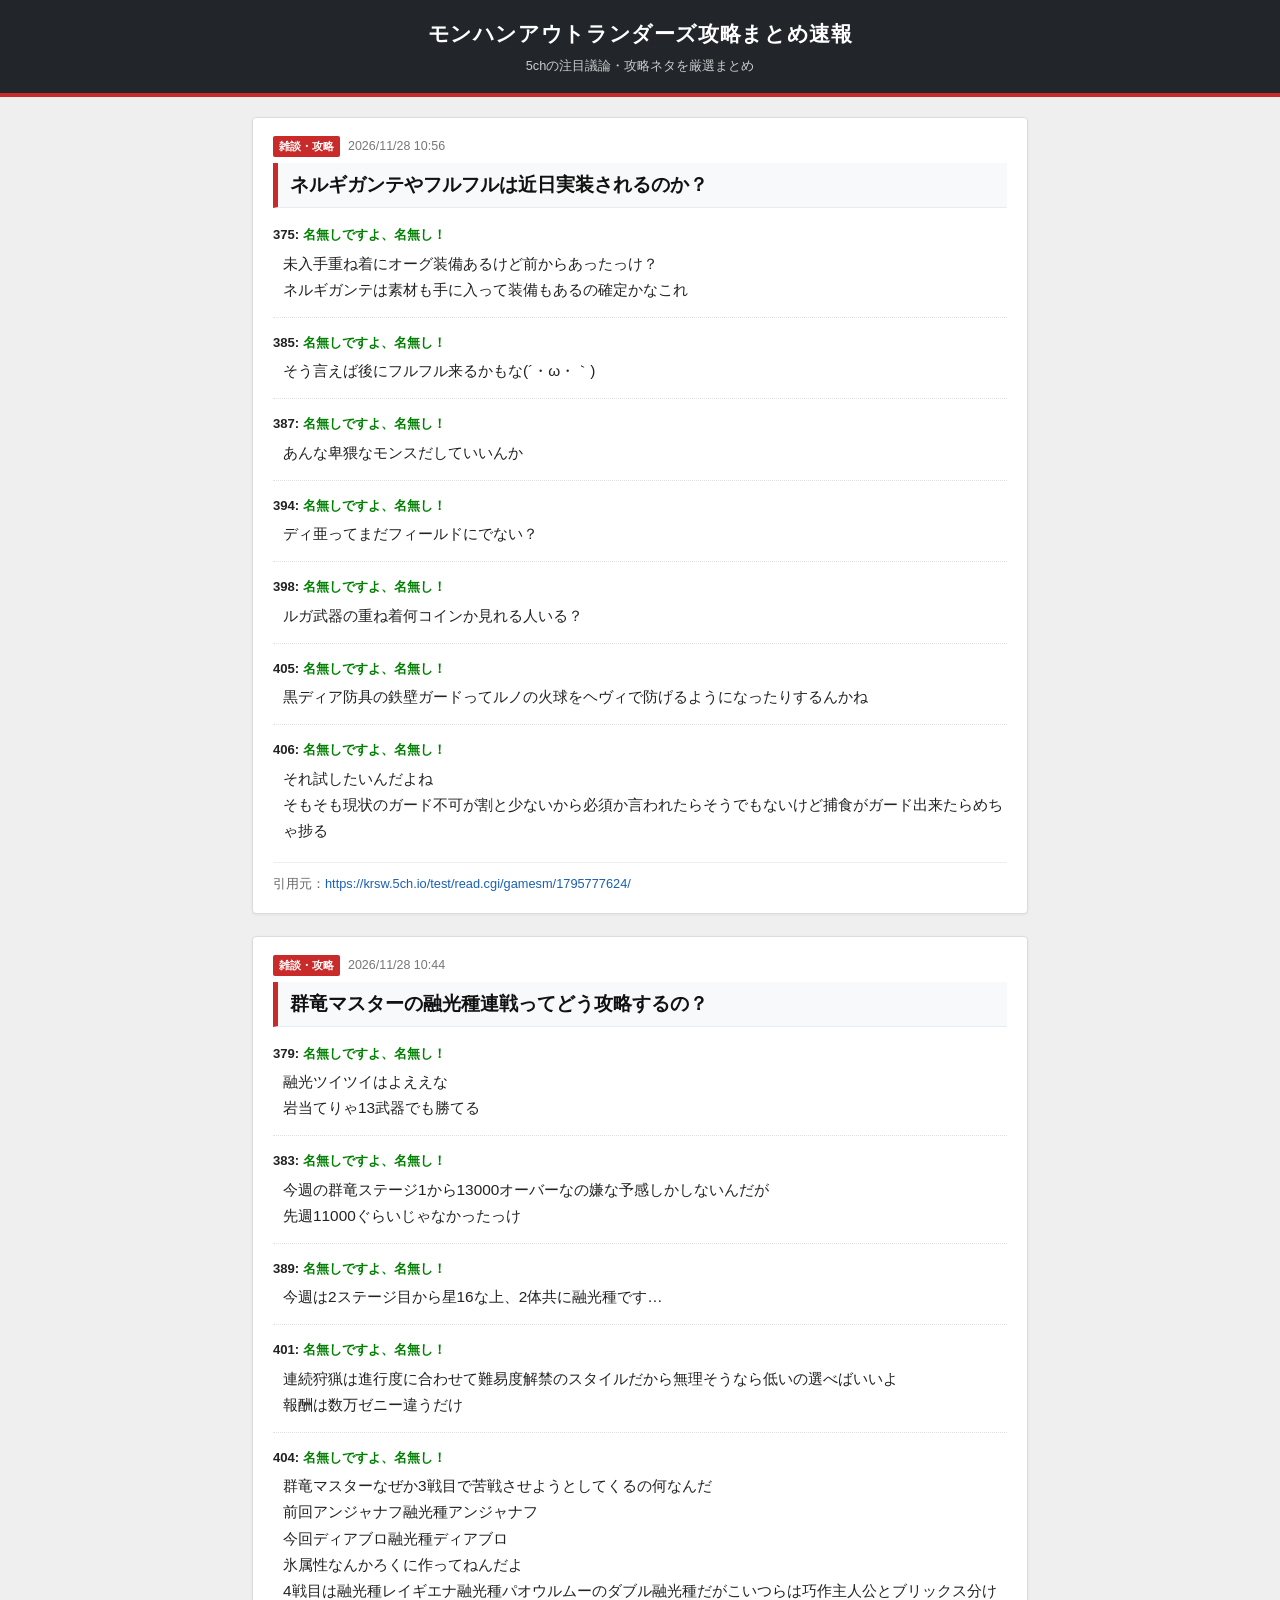
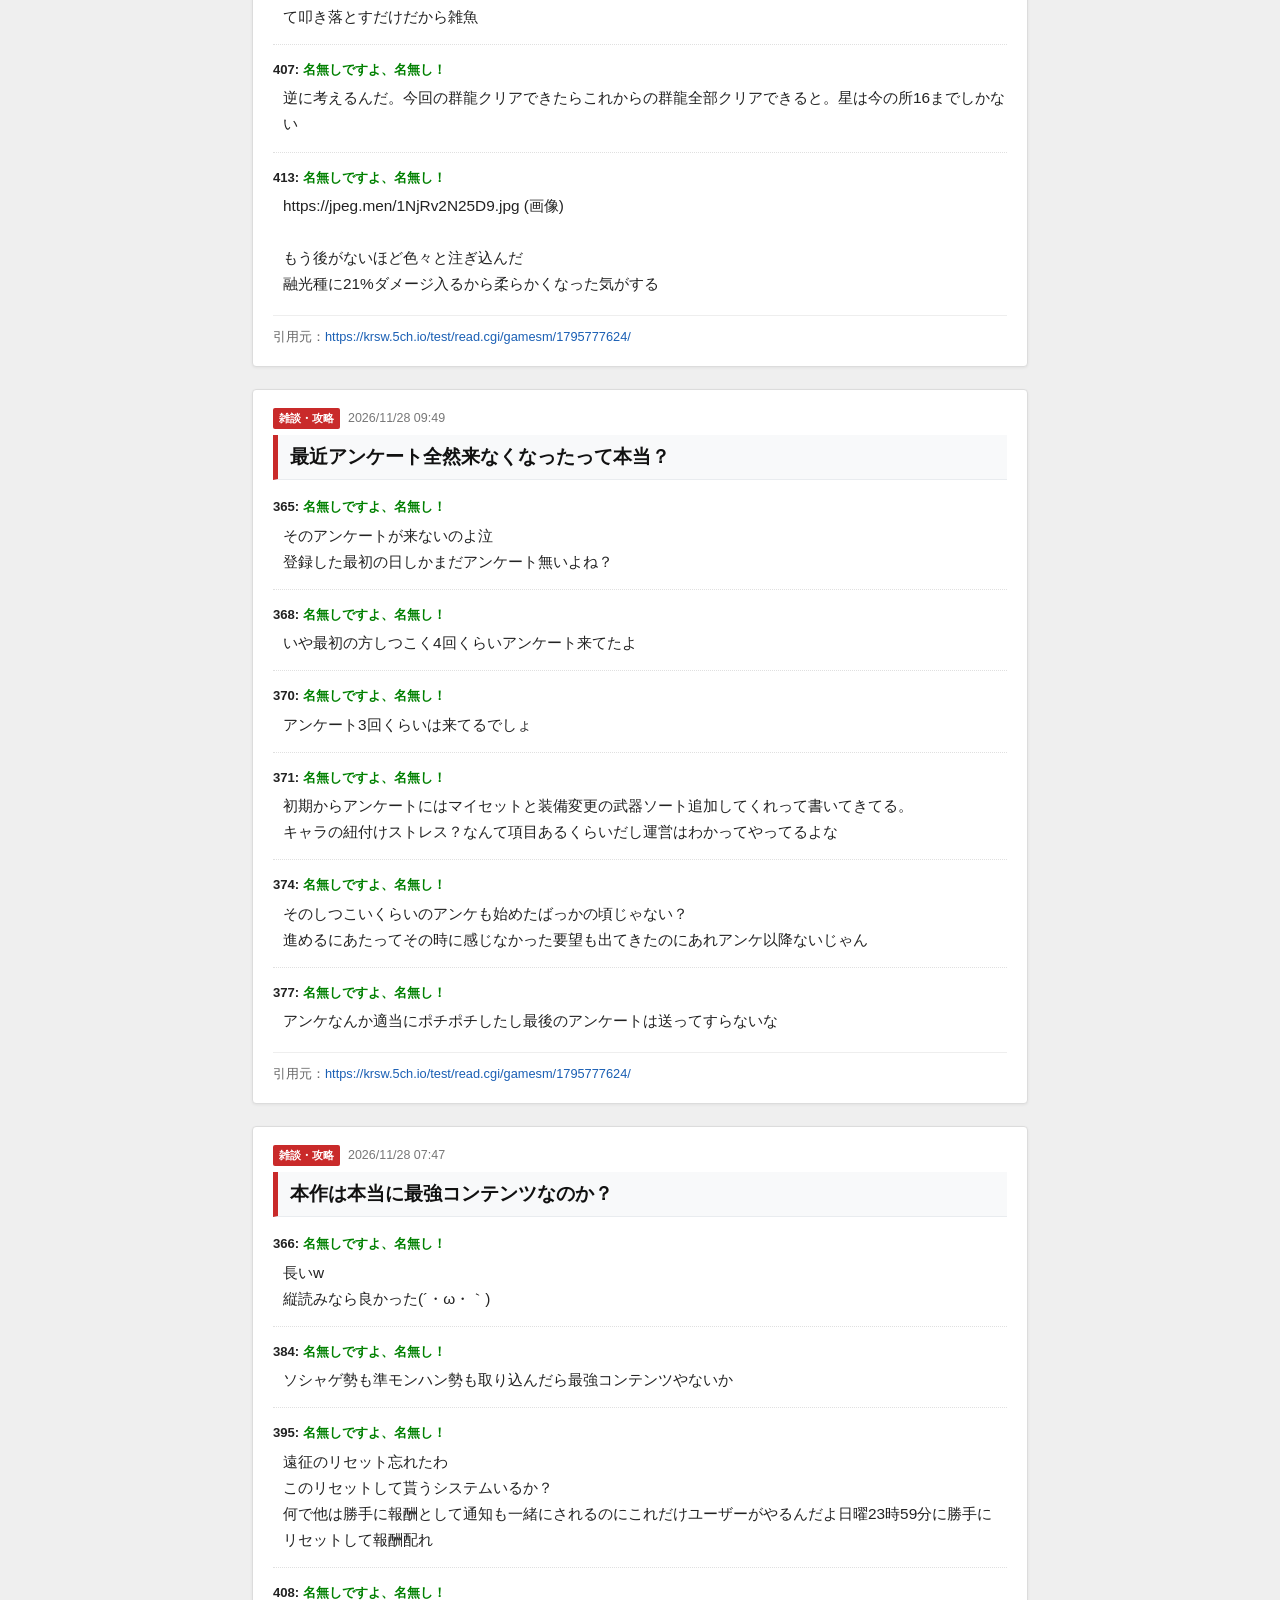
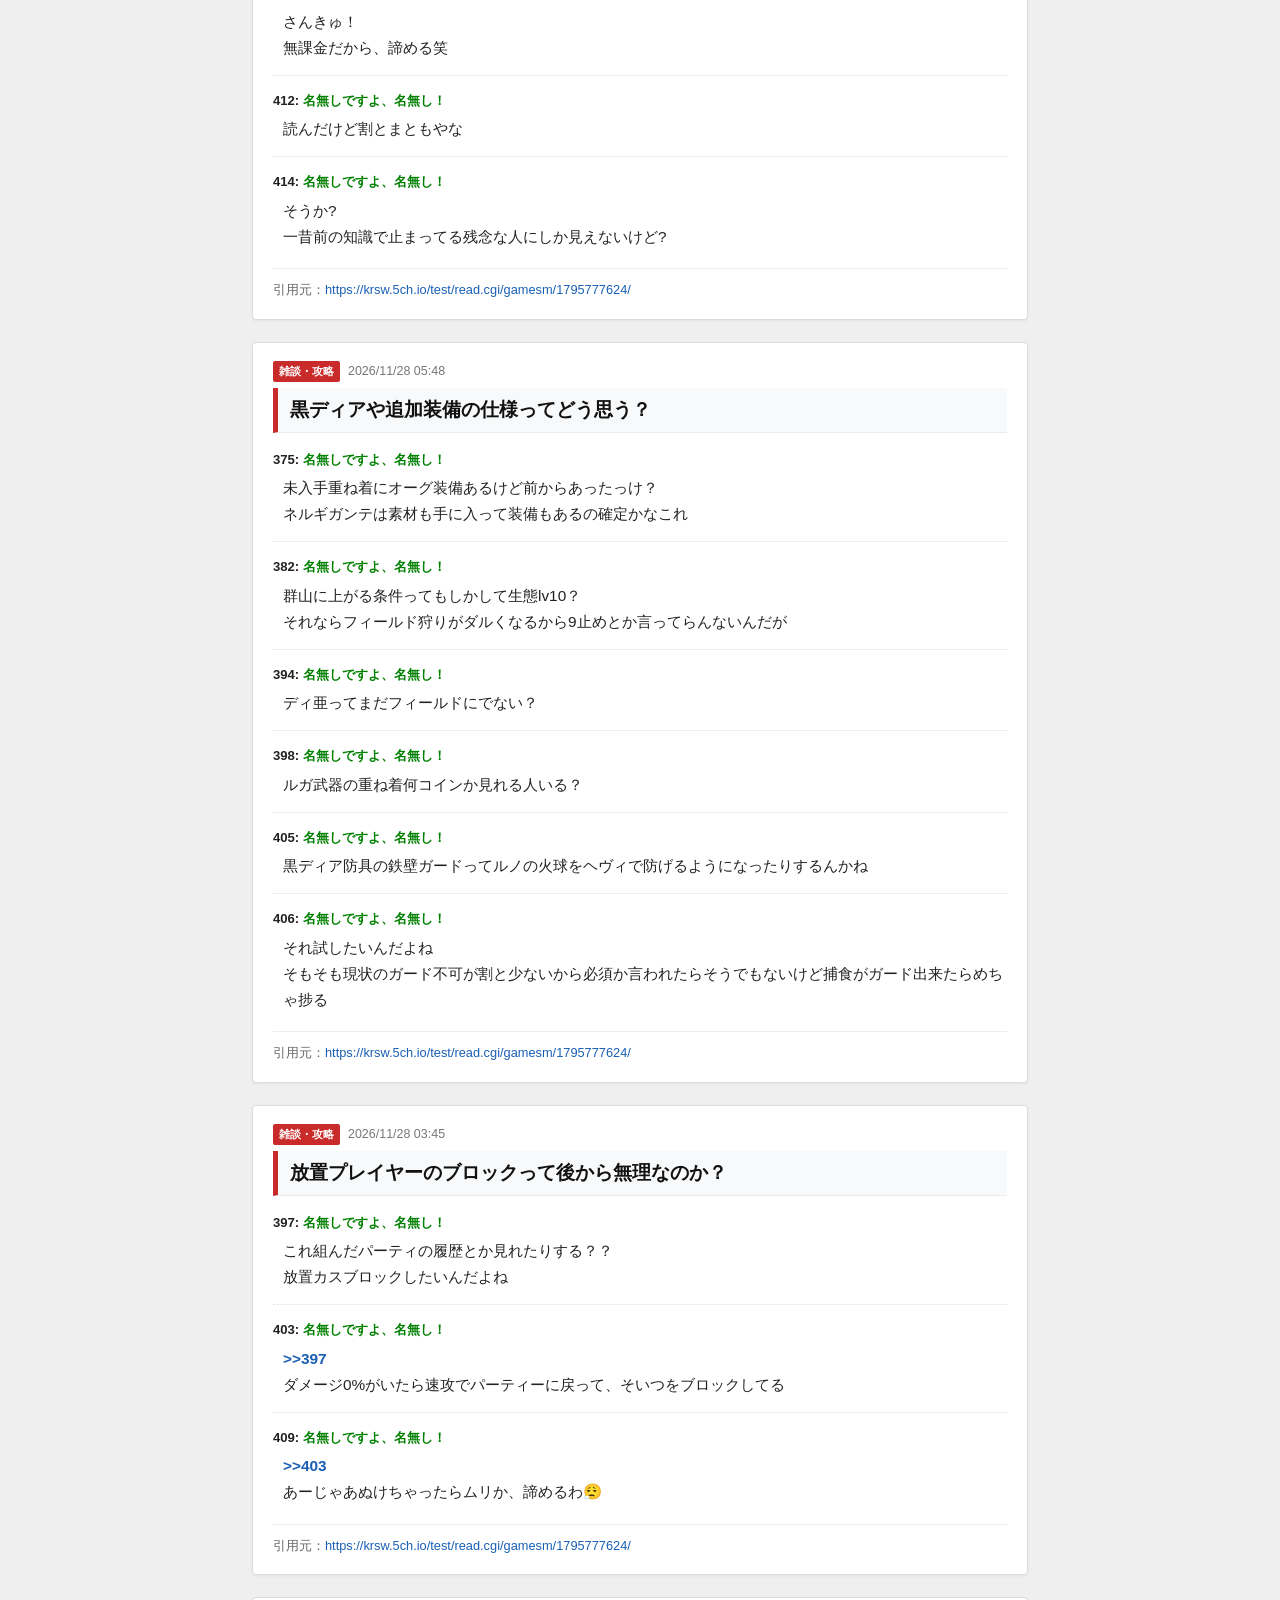
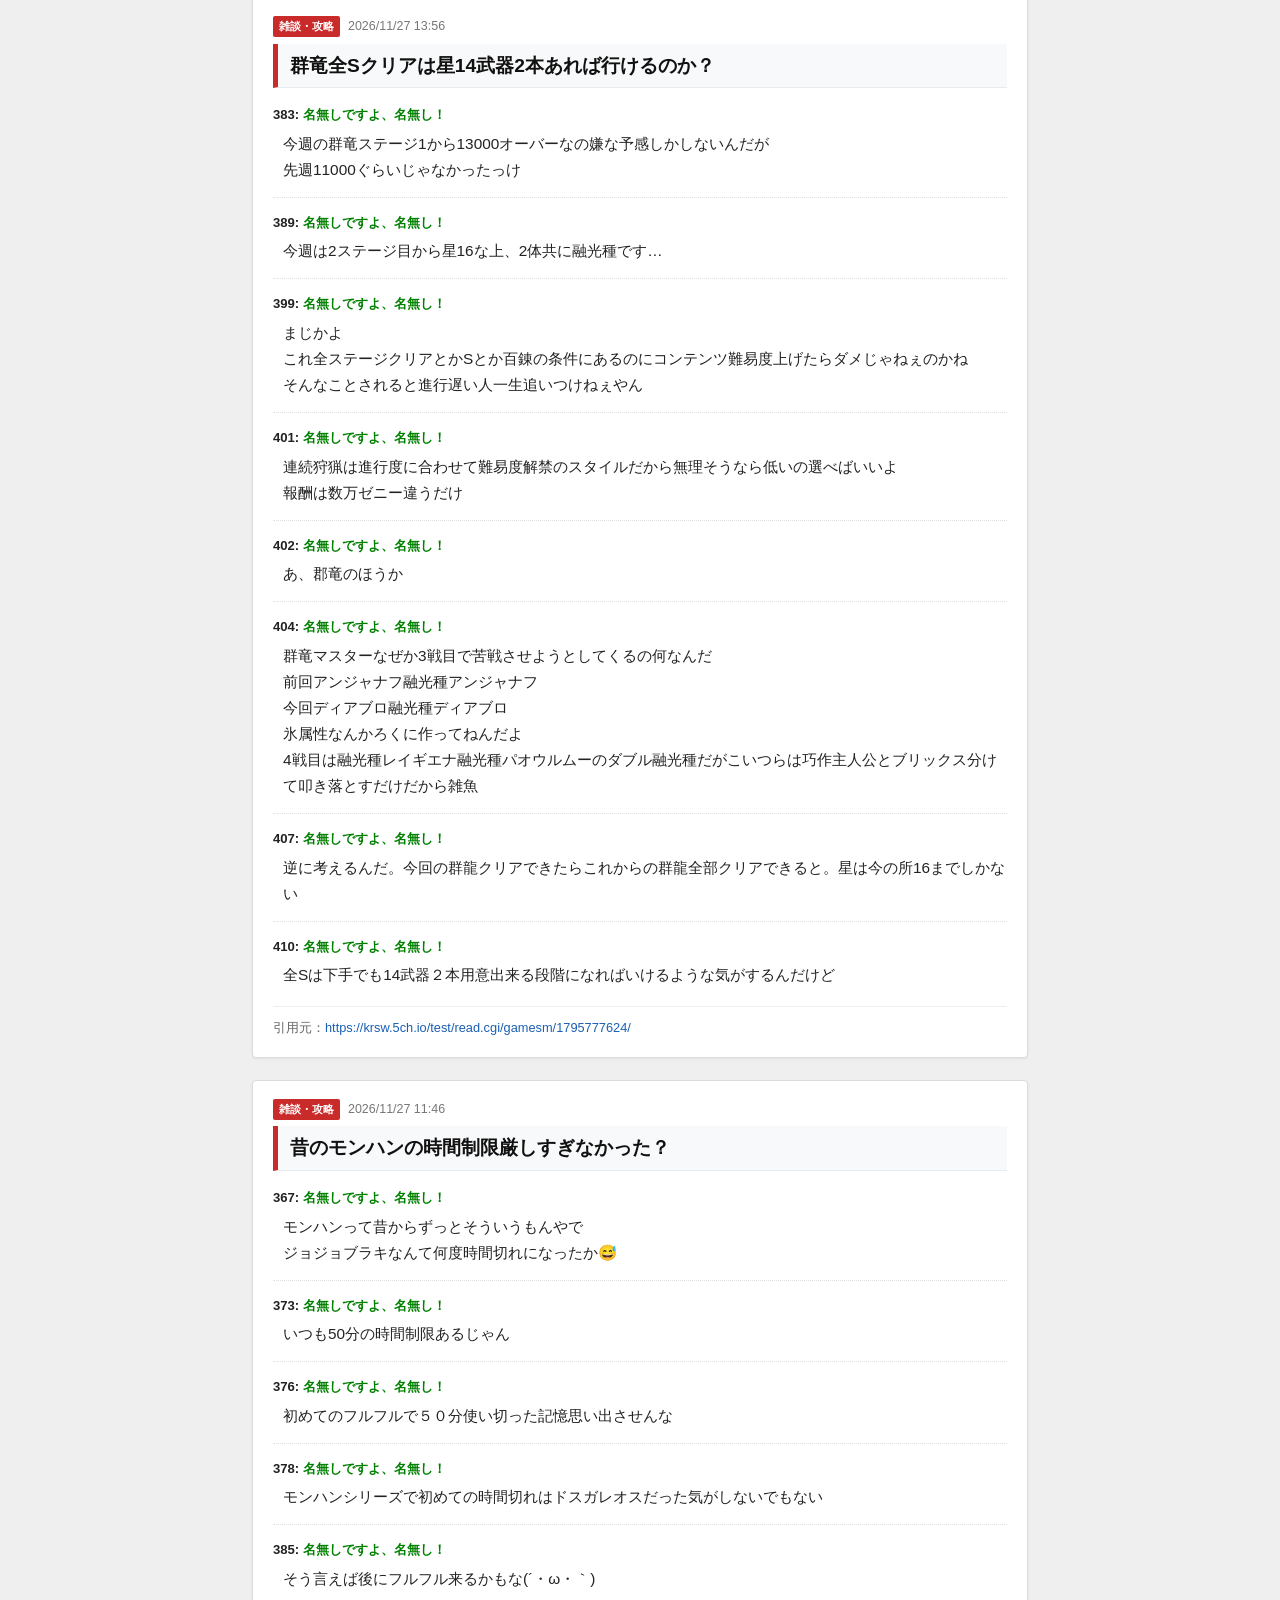
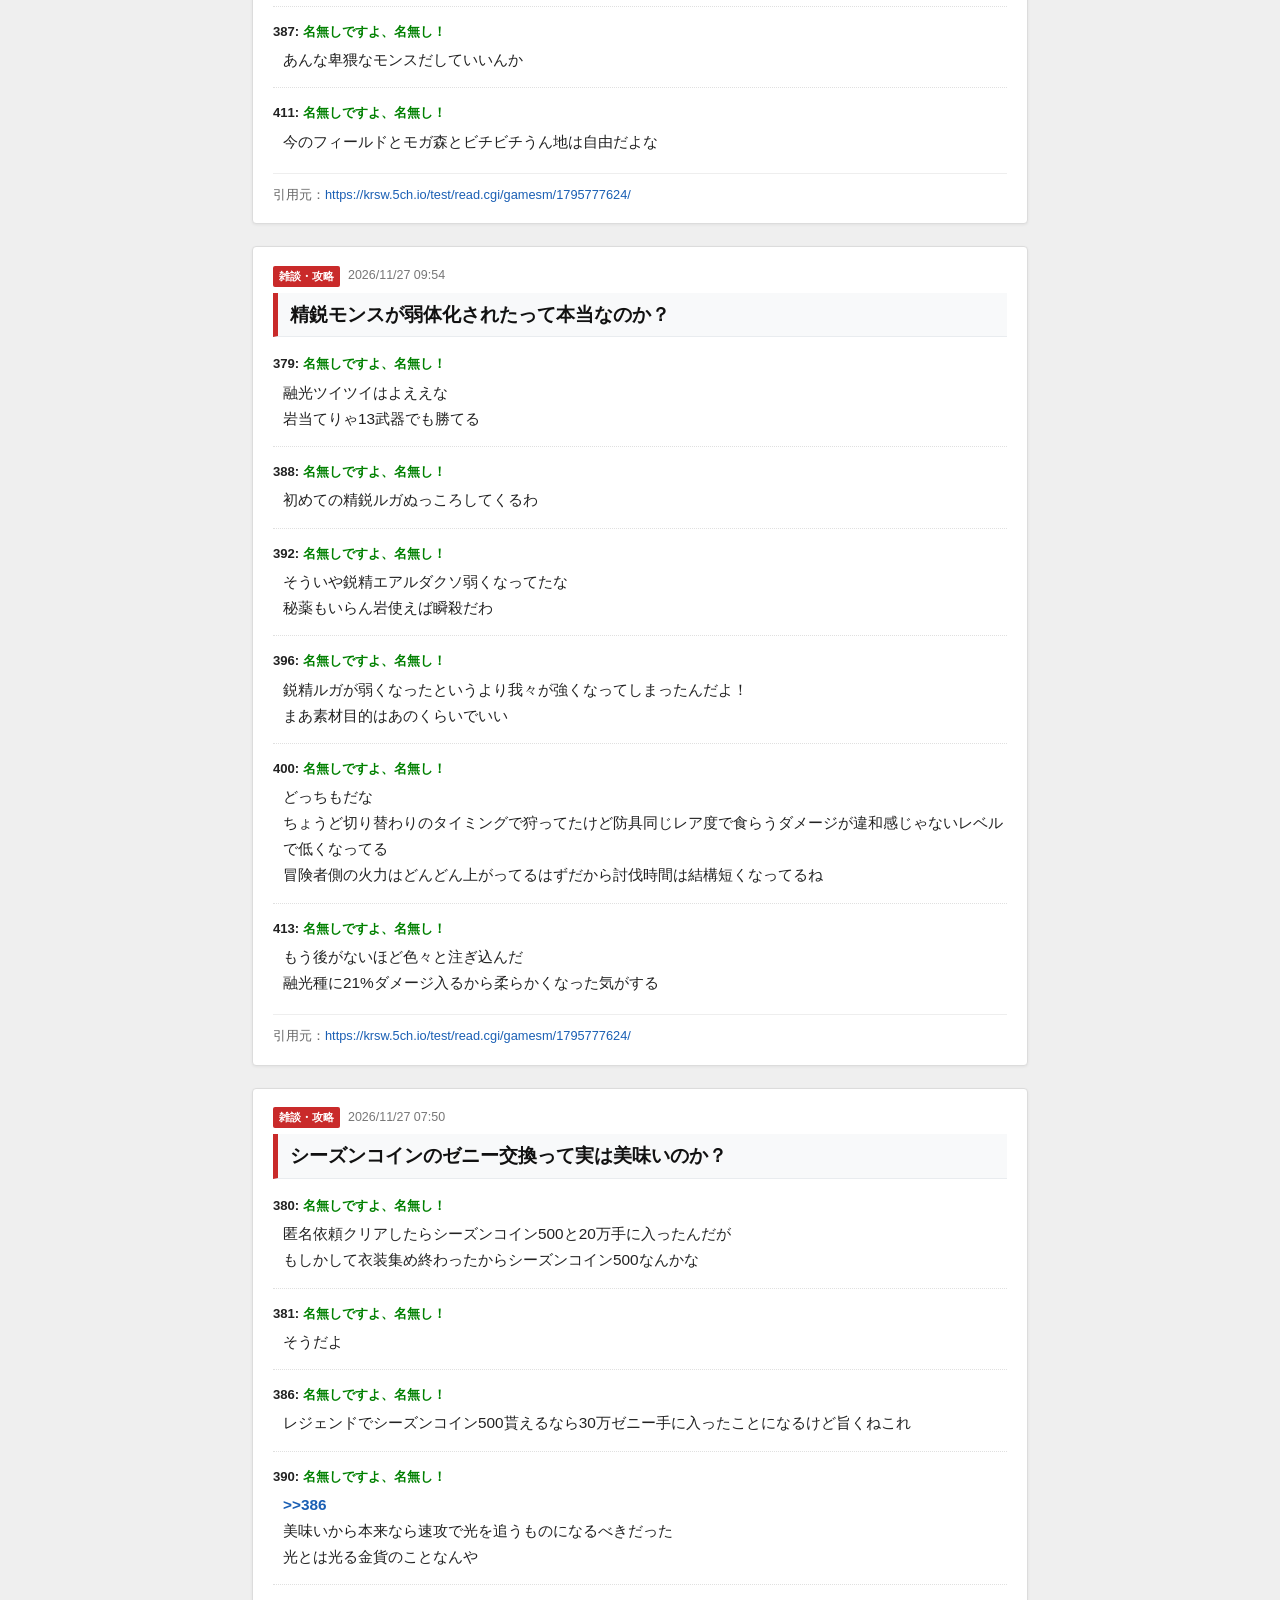
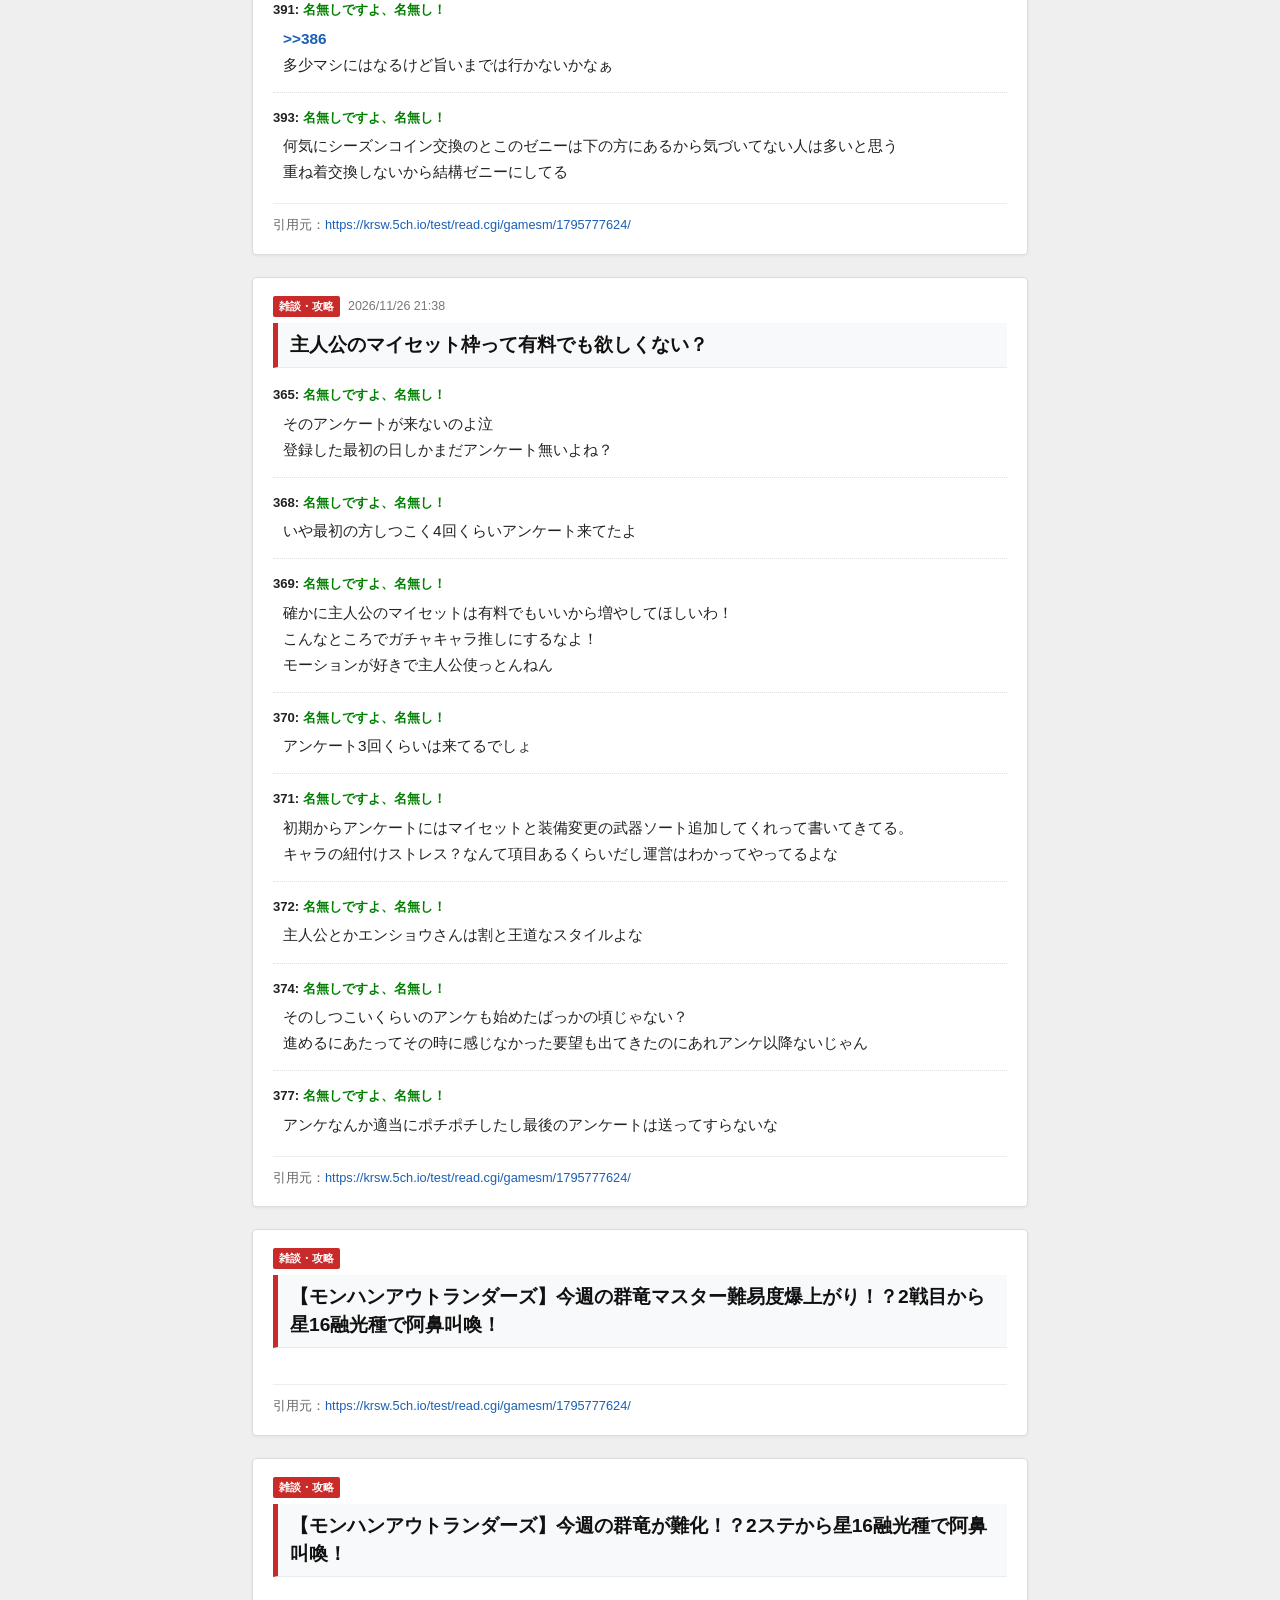
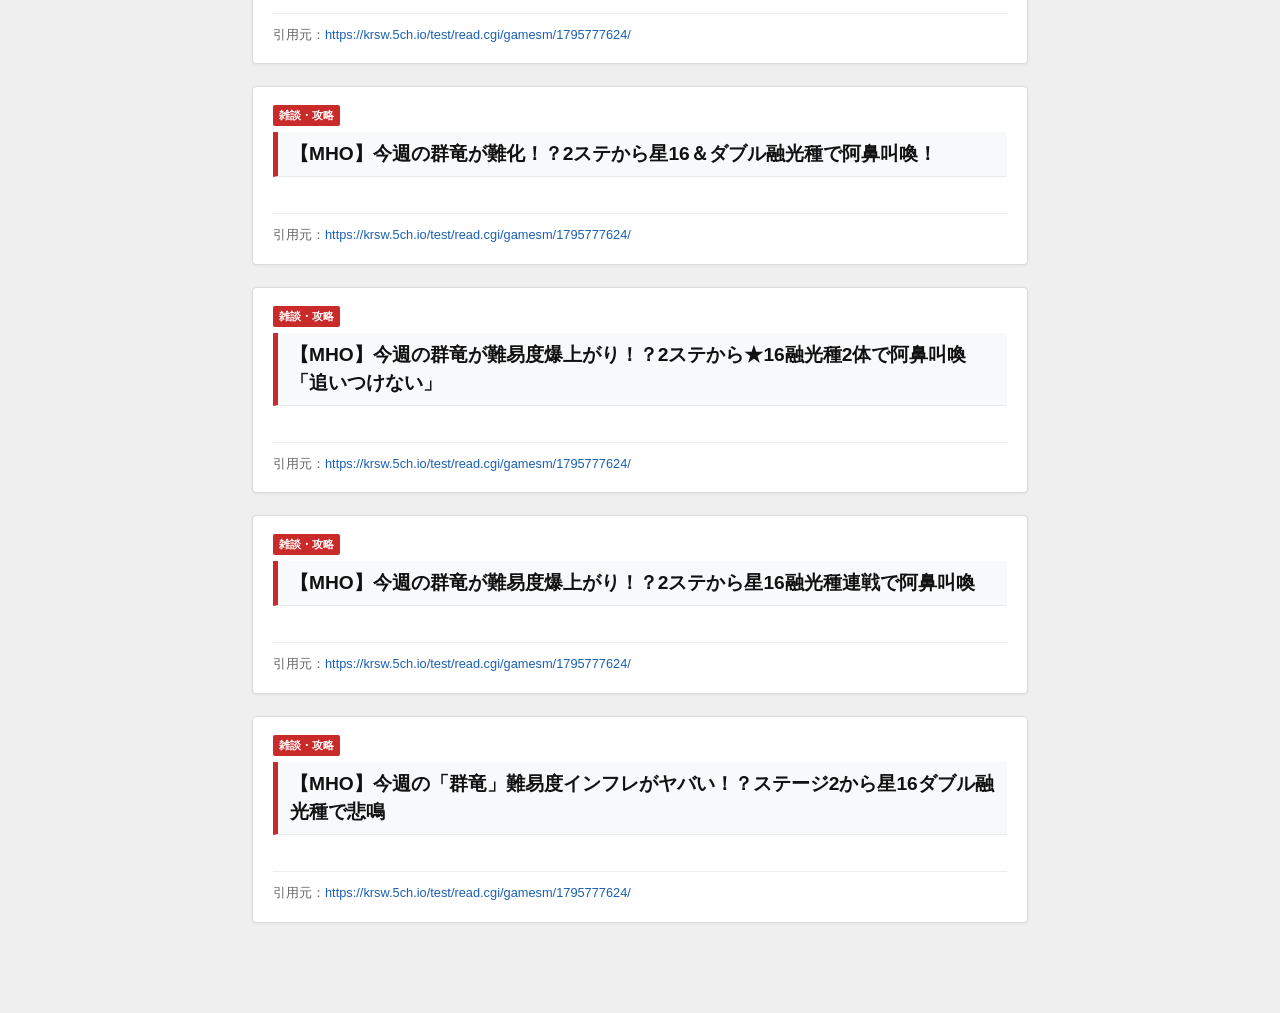
==== commit 46243c9d: "Update index.html" ====
--- a/docs/index.html
+++ b/docs/index.html
@@ -172,6 +172,8 @@
   </main>
 
   <script>
+    const DEFAULT_SOURCE_URL = "https://krsw.5ch.io/test/read.cgi/gamesm/1795777624/";
+
     function escapeHtml(str) {
       return String(str)
         .replace(/&/g, "&amp;")
@@ -228,9 +230,11 @@
             `;
           }).join("");
 
-          const sourceHtml = post.source_url
-            ? `<div class="source-box">引用元：<a href="${escapeHtml(post.source_url)}" target="_blank" rel="noopener noreferrer">${escapeHtml(post.source_url)}</a></div>`
-            : "";
+          const srcUrl = (post.source_url && post.source_url.startsWith("http"))
+            ? post.source_url
+            : DEFAULT_SOURCE_URL;
+
+          const sourceHtml = `<div class="source-box">引用元：<a href="${escapeHtml(srcUrl)}" target="_blank" rel="noopener noreferrer">${escapeHtml(srcUrl)}</a></div>`;
 
           return `
             <article class="post">
